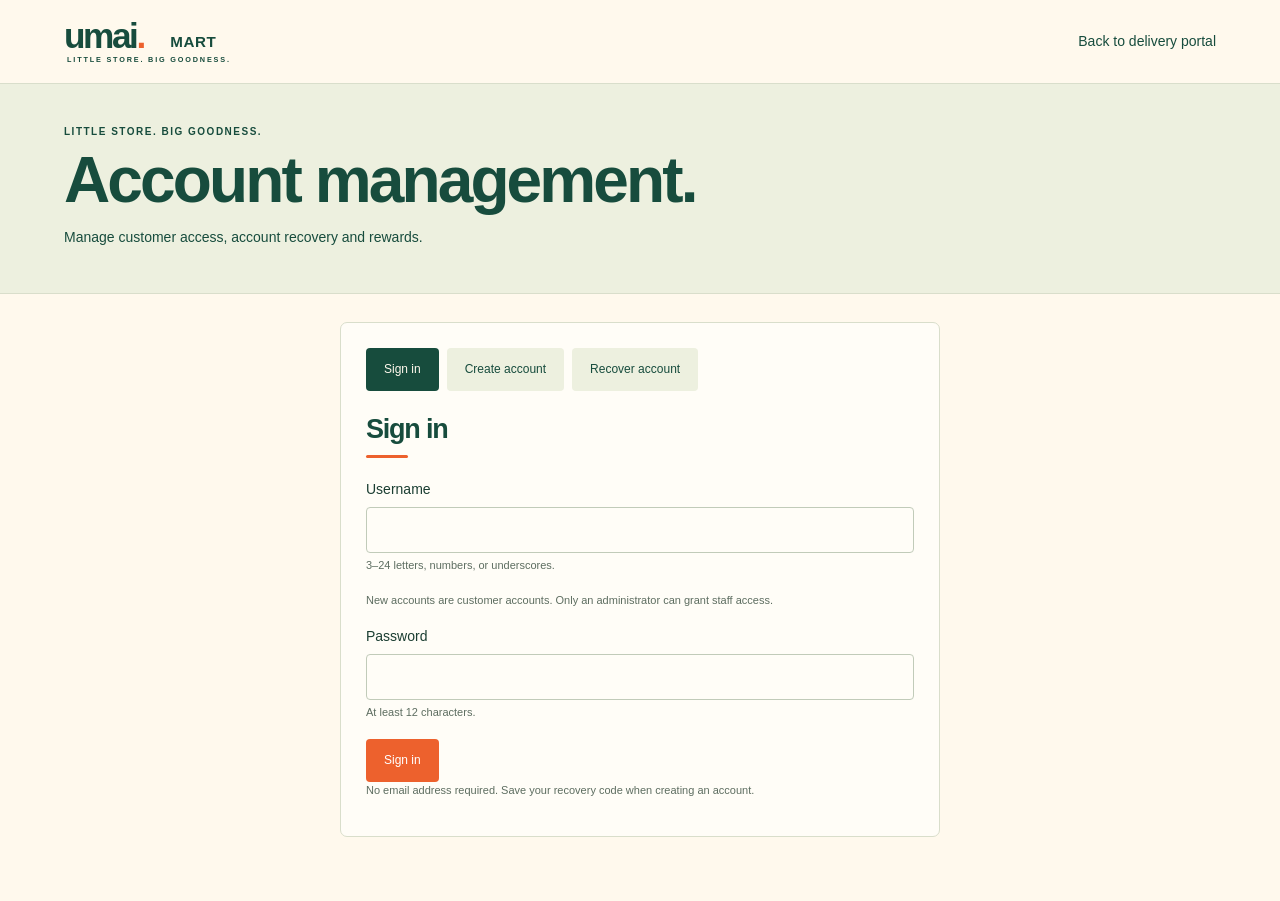
==== account-management.html @ 81b28279 "Add files via upload" ====
<!DOCTYPE html>
<html lang="en"><head>
  <meta charset="utf-8">
  <meta name="viewport" content="width=device-width, initial-scale=1">

  <title>Account management | Umai Mart</title>

  <link rel="icon" href="assets/images/app-icon.svg">

  
  
  

  <link rel="stylesheet" href="assets/css/portal.css?v=pink-accents-1">
  <link rel="manifest" href="portal.webmanifest?v=app-logo-1">
  <meta name="theme-color" content="#174c3d">
  <meta name="apple-mobile-web-app-capable" content="yes">
  <link rel="apple-touch-icon" href="assets/images/apple-touch-icon.png">
<link rel="stylesheet" href="assets/css/store.css?v=pink-accents-1"><link rel="stylesheet" href="assets/css/umai-portal.css?v=pink-accents-1">  <link rel="stylesheet" href="assets/css/delivery-map.css?v=pink-accents-1">
  <link rel="stylesheet" href="assets/css/rewards.css?v=pink-accents-1">
  <link rel="stylesheet" href="assets/css/tuck-truck.css?v=pink-accents-1">
<link rel="stylesheet" href="assets/css/management-layout.css?v=pink-accents-1">
  <link rel="stylesheet" href="assets/css/pink-accents.css?v=1">
</head>

<body data-portal-page="management" class="umai-portal" data-management-view="accounts">
  <!-- Header -->
  <header>
    <a href="account-management.html" id="logo-refresh" aria-label="Refresh current page" title="Refresh current page">
      <img src="assets/images/umai-logo.svg?v=pink-accents-1" alt="Umai Mart">
    </a>

    <div class="portal-header-actions">
      <a href="portal.html">Back to delivery portal</a>
      <button id="notifications-button" class="portal-notification-bell" type="button" hidden="" aria-label="Notifications: 0 unread notifications" aria-expanded="false" aria-controls="notification-panel">
        <svg xmlns="http://www.w3.org/2000/svg" class="portal-bell-icon" aria-hidden="true" focusable="false" viewBox="0 0 512 512"><path d="M427.68 351.43C402 320 383.87 304 383.87 217.35 383.87 138 343.35 109.73 310 96c-4.43-1.82-8.6-6-9.95-10.55C294.2 65.54 277.8 48 256 48s-38.21 17.55-44 37.47c-1.35 4.6-5.52 8.71-9.95 10.53-33.39 13.75-73.87 41.92-73.87 121.35C128.13 304 110 320 84.32 351.43 73.68 364.45 83 384 101.61 384h308.88c18.51 0 27.77-19.61 17.19-32.57zM320 384v16a64 64 0 01-128 0v-16" fill="none" stroke="currentColor" stroke-linecap="round" stroke-linejoin="round" stroke-width="32"></path></svg>
        <span id="notification-count" class="portal-notification-badge" aria-hidden="true" hidden="">0</span>
      </button>
      <button id="portal-menu-button" class="portal-menu-toggle" type="button" hidden="" aria-label="Open portal menu" aria-expanded="false" aria-controls="portal-menu">
        <span aria-hidden="true">☰</span>
      </button>
    </div>
      <nav class="portal-navigation portal-menu" id="portal-menu" hidden="" aria-label="Portal pages">
        <a class="button-link" href="portal.html">
          Delivery portal
        </a>

        <a class="button-link" href="account-settings.html">
          Account settings
        </a>

        <a class="button-link" id="management-link" href="store-management.html" hidden="">Store management</a><a class="button-link" id="account-management-link" href="account-management.html" hidden="" aria-current="page">Account management</a>

        <a class="button-link" id="staff-chat-link" href="staff-chat.html" hidden="">Staff chat</a>



        <button id="logout">Sign out</button>
      </nav>
    <section class="card" id="notification-panel" hidden="" aria-labelledby="notification-title">
        <div class="notification-panel-heading"><h2 id="notification-title">Notifications</h2><button id="close-notifications" type="button" aria-label="Close notifications"><span aria-hidden="true">×</span></button></div>
        <p id="notification-state" class="note" role="status" aria-live="polite"></p>
        <div id="notification-list" class="notification-list"></div>
        <p class="note">Opening a conversation marks the messages you view as read for your account. Use “Mark as read” to dismiss an announcement.</p>
      </section>
  </header>

  <!-- Hero -->
  <section class="portal-hero">
    <div class="hero-inner">
      <p class="eyebrow">LITTLE STORE. BIG GOODNESS.</p>
      <h1>Account management.</h1>
      <p>Manage customer access, account recovery and rewards.</p>
    </div>
  </section>

  <main>
    <p id="status" role="status" aria-live="polite"></p>

    <!-- Sign in, registration, and recovery -->
    <section class="card" id="account">
      <div class="tabs" role="group" aria-label="Account options">
        <button data-mode="login">Sign in</button>
        <button data-mode="register">Create account</button>
        <button data-mode="recover">Recover account</button>
      </div>

      <h2 id="auth-title">Sign in</h2>

      <form id="auth-form">
        <label>
          Username
          <input id="username" autocomplete="username" minlength="3" maxlength="24" pattern="[A-Za-z0-9_]{3,24}" required="">
          <span class="note">
            3–24 letters, numbers, or underscores.
          </span>
        </label>

        <p class="note">New accounts are customer accounts. Only an administrator can grant staff access.</p>

        <label id="display-label" hidden="">
          <span id="registration-name-label">Full name / account name</span>
          <input id="display-name" maxlength="80">
        </label>

        <label>
          Password
          <input id="password" type="password" autocomplete="current-password" minlength="12" maxlength="128" required="">
          <span class="note">At least 12 characters.</span>
        </label>

        <label id="recovery-label" hidden="">
          Recovery code
          <input id="recovery-input" autocomplete="off" maxlength="80">
        </label>

        <button id="auth-submit" type="submit">Sign in</button>
      </form>

      <p class="note">
        No email address required. Save your recovery code when creating
        an account.
      </p>
    </section>

    <!-- Recovery code -->
    <section class="card" id="recovery-result" hidden="">
      <h2>Save your recovery code</h2>

      <p>
        This code can reset your password. Store it privately in a safe place. A successful reset replaces it with a new code.
      </p>

      <label>
        Recovery code
        <input id="recovery-output" readonly="">
      </label>

      <button id="copy-registration-recovery" type="button">Copy recovery code</button>

      <button id="recovery-saved">
        I have saved it — continue
      </button>
    </section>

    <!-- Required password change -->
    <section class="card" id="password-change" hidden="">
      <h2>Choose your own password</h2>

      <p>
        Your account was recovered by staff. Change the temporary password
        to reopen your portal.
      </p>

      <form id="temporary-form">
        <label>
          Temporary password
          <input id="current-temporary" type="password" autocomplete="current-password" required="">
        </label>

        <label>
          New password
          <input id="permanent-password" type="password" minlength="12" maxlength="128" autocomplete="new-password" required="">
        </label>

        <button>Save new password</button>
      </form>

      <button id="temporary-logout">Sign out</button>
    </section>

    <!-- Restricted access -->
    <section id="restricted" class="card" hidden="">
      <h2>Staff access required</h2>
      <p>This page is available to Umai Mart staff.</p>

      <a class="button-link" href="portal.html">
        Back to delivery portal
      </a>

      <button id="restricted-logout">Sign out</button>
    </section>

    <!-- Store management dashboard -->
    <section id="dashboard" hidden=""><div class="actions">
        <div>
          <p class="eyebrow" id="role-label">CUSTOMER ACCOUNT</p>
          <h2 id="account-name"></h2>
        </div>
      </div><div class="management-account-picker"><label id="client-label" hidden="">
        Account to manage
        <select id="client-select"></select>
      </label><p id="management-note" class="note"></p></div><div class="management-grid"><section class="card" id="owner-downgrade-panel" hidden="">
        <h2>Downgrade customer account owner to employee</h2>
        <p id="owner-downgrade-target"></p>
        <p>Their login and memberships in other businesses stay with this account. Their former business package, documents, discussions, members and staff assignments are retained but unavailable while this account is an employee. Upgrading it again restores that business access.</p>
        <p>The account will be signed out and must sign in again as an employee. Their private administrator chat remains available.</p>
        <form id="owner-downgrade-form">
          <label>Full name<input id="employee-character-name" maxlength="80" required=""></label>
          <label>Type the selected account's exact username<input id="owner-downgrade-username" autocomplete="off" required=""></label>
          <label style="display: flex; align-items: center; gap: 12px;">
            <input id="owner-downgrade-confirmed" type="checkbox" required="" style="width: auto; margin: 0; flex-shrink: 0;">
            <span>
              I intend to downgrade the selected customer account owner to an employee.
            </span>
          </label>
          <button type="submit">Downgrade to employee</button>
        </form>
      </section><section class="card" id="staff-promotion-panel" hidden="">
        <h2>Upgrade customer to staff</h2>
        <p id="staff-promotion-target"></p>
        <p>Staff can use team chat and manage only assigned customers, orders and parcels. This does not grant administrator access. Customer records are retained, but the account will use the staff portal. The person must sign in again.</p>
        <form id="staff-promotion-form">
          <label><input id="staff-promotion-confirmed" type="checkbox" required=""> I intend to grant staff access to this account.</label>
          <button type="submit">Upgrade to staff</button>
        </form>
      </section><section class="card" id="owner-upgrade-panel" hidden="">
        <h2>Upgrade employee to customer account owner</h2>
        <p id="owner-upgrade-target"></p>
        <p>This adds their own business portal. Their login, existing memberships and administrator conversation are preserved.</p>
        <form id="owner-upgrade-form">
          <label>Full name / account name<input id="owner-business-name" maxlength="80" required=""></label>
          <label><input id="owner-upgrade-confirmed" type="checkbox" required=""> I intend to upgrade the selected employee to a customer account owner.</label>
          <button>Upgrade selected employee</button>
        </form>
      </section><section class="card" id="employee-members-panel" hidden="">
        <h2>Business employees and members</h2>
        <p>Add an existing employee login to this business. Access is active immediately; their password and recovery code stay unchanged.</p>
        <form id="employee-add-form">
          <label>Employee<select id="employee-select" required=""></select></label>
          <button>Add employee to selected business</button>
        </form>
        <div id="employee-member-list"></div>
      </section><section class="card" id="staff-assignment-panel" hidden="">
        <h2>Assigned staff</h2>
        <p>Assigned staff can manage this business's package and customer discussion. Administrators retain access to all accounts.</p>
        <form id="staff-assignment-form">
          <label>Staff member<select id="assignment-staff" required=""></select></label>
          <button>Assign to selected business</button>
        </form>
        <div id="staff-assignment-list"></div>
        <p id="assignment-note" class="note"></p>
      </section><section class="card" id="staff-recovery" hidden="">
        <h2>Recover selected account</h2>

        <p>
          Verify the customer's identity before resetting their account.
          Staff accounts require an administrator. You cannot reset your
          own account here.
        </p>

        <form id="staff-reset-form">
          <label>
            Identity verification note
            <textarea id="verification-note" minlength="10" maxlength="500" rows="3" required="" placeholder="Describe how you verified the account owner. Do not include passwords or recovery codes."></textarea>
          </label>

          <label>
            <input id="identity-confirmed" type="checkbox" required="">
            I have verified this person's identity and intend to reset
            the selected account.
          </label>

          <button>Issue temporary password</button>
        </form>

        <div id="staff-reset-result" hidden="">
          <p>
            Share these credentials privately with the verified owner.
            They are shown only for this reset. The previous recovery
            code is invalid.
          </p>

          <label>
            Temporary password
            <input id="issued-password" readonly="">
          </label>

          <label>
            Recovery code
            <input id="issued-code" readonly="">
          </label>

          <p>
            The customer must choose a new password. They will receive
            a replacement recovery code after that change.
          </p>

          <button id="dismiss-credentials">
            Credentials delivered — clear
          </button>
        </div>
      </section><section class="card danger-zone" id="account-deletion" hidden="">
        <h2>Delete selected customer account</h2>

        <p id="delete-target"></p>

        <p>
          This permanently deletes the customer's login, package details,
          messages, and saved ledger entries. It cannot be undone through
          the portal. Linked documents themselves are not deleted. If this account owns a shared business, its membership links are removed too. Members keep their separate logins and their own businesses.
        </p>

        <form id="delete-form">
          <label>
            Type the customer's exact username
            <input id="delete-confirm" autocomplete="off" required="">
          </label>

          <label>
            Your administrator password
            <input id="delete-password" type="password" autocomplete="current-password" required="">
          </label>

          <label>
            <input id="delete-acknowledged" type="checkbox" required="">
            I intend to permanently delete this customer account and
            its portal records.
          </label>

          <button class="danger-button">
            Permanently delete customer
          </button>
        </form>
      </section><section class="card" id="reward-management" hidden=""><p class="eyebrow">ADMINISTRATOR · LOYALTY</p><h2>Rewards management</h2><p id="reward-admin-status" role="status" aria-live="polite"></p>
<details class="reward-admin-part" open=""><summary>Earning rules</summary><form id="reward-rules-form"><label class="check-row"><input type="checkbox" id="reward-enabled">Earn points on new orders</label><label>Spend amount ($)<input type="number" id="reward-spend" min="1" max="1000000" step="0.01" required=""></label><label>Points per spend amount<input type="number" id="reward-earn" min="1" max="1000" step="1" required=""></label><p class="note">Whole spend blocks only. For example, 1 point per $100 gives 2 points for $250 of items. Rules are saved with new orders. Points are awarded after payment is marked paid and the handover PIN completes delivery or collection. Earlier orders are not backfilled.</p><button>Save earning rules</button></form></details>
<details class="reward-admin-part"><summary>Reward catalogue</summary><label>Reward<select id="reward-edit-select"><option value="">New reward</option></select></label><button type="button" id="reward-new">Add new reward</button><form id="reward-edit-form"><label>Reward name<input id="reward-title" maxlength="80" required=""></label><label>What the customer receives<textarea id="reward-description" maxlength="500" rows="3"></textarea></label><label>Points required<input id="reward-cost" type="number" min="1" max="1000000000" step="1" required=""></label><label class="check-row"><input type="checkbox" id="reward-active">Available for redemption</label><p class="note">Rewards are collected from the store; they do not automatically discount a shopping basket. Hiding a reward preserves existing claims and their original terms.</p><button>Save reward</button></form></details>
<details class="reward-admin-part"><summary>Customer balances</summary><label>Account<select id="reward-customer"><option value="">Choose an account</option></select></label><p id="reward-selected-balance" class="note"></p><form id="reward-adjust-form"><label>Point adjustment (use a negative number to deduct)<input id="reward-adjust-amount" type="number" min="-1000000" max="1000000" step="1" required=""></label><label>Reason<textarea id="reward-adjust-note" minlength="5" maxlength="500" rows="3" required=""></textarea></label><button>Apply points adjustment</button></form><div id="reward-selected-history"></div></details>
</section><section class="card" id="reward-team" hidden=""><details><summary>Reward collection queue</summary><p class="note">Match the customer's name and claim reference before handing over a reward. Cancelling a pending claim returns its points once.</p><button type="button" id="reward-queue-refresh">Refresh claims</button><p id="reward-team-status" role="status" aria-live="polite"></p><div id="reward-queue"></div></details></section></div>
      
      





      

      

      

      <!-- Staff-assisted recovery -->
          <!-- Staff package editor -->
          

      

      

      

      

      

      

      <!-- Customer account deletion -->
      
    </section><div hidden="" id="management-compatibility"><section class="card" id="tuck-truck-management" hidden="">
        <h2>Tuck truck banner</h2>
        <p>Show the truck’s current location on the main website and delivery portal. This location is public.</p>
        <form id="tuck-truck-form">
          <label class="tuck-truck-toggle"><input id="tuck-truck-enabled" type="checkbox"> Enable tuck truck banner</label>
          <label>Location<input id="tuck-truck-location" maxlength="160" placeholder="e.g. Legion Square"></label>
          <button type="submit">Save banner</button>
        </form>
        <p id="tuck-truck-status" role="status" aria-live="polite"></p>
      </section><section id="store-manager" class="card" hidden=""><p class="eyebrow">ADMINISTRATOR · SHOP SETTINGS</p><h2>Products &amp; stock</h2><button id="store-menu-refresh" type="button">Reload stock</button><div class="catalogue-actions"><button type="button" id="store-add-product">Add new item +</button><p class="note">Add a product once here. Visible products appear on the storefront automatically.</p></div><label>Product<select id="store-product-select"><option value="">New product</option></select></label><form id="store-product-form"><label>Name<input id="store-product-name" maxlength="100" required=""></label><label>Category<input id="store-product-category" required="" maxlength="60" list="store-category-options" placeholder="Choose a category or type a new one"><datalist id="store-category-options"></datalist></label><label>Description<textarea id="store-product-description" maxlength="300" rows="2"></textarea></label><label>Price ($)<input id="store-product-price" type="number" min="0" max="10000000" step="0.01" required=""></label><label>Available stock<input id="store-product-stock" type="number" min="0" max="100000" required=""></label><div class="catalogue-photo"><label>Product photo<input id="store-product-file" type="file" accept="image/jpeg,image/png,image/webp"><span class="note">JPG, PNG or WebP, up to 5 MB. Product photos are public.</span></label><button type="button" id="store-upload-photo">Upload selected photo</button><label>Photo URL (optional)<input id="store-product-image" type="url" maxlength="2048" placeholder="https://…"><span class="note">Upload a photo above or paste a hosted image URL. Leave blank to use an illustration.</span></label></div><label>Illustration<select id="store-product-art"><option>onigiri</option><option>bento</option><option>ramen</option><option>tea</option><option>soda</option><option>chips</option><option>candy</option><option>pantry</option></select></label><label class="check-row"><input type="checkbox" id="store-product-available" checked="">Show this product on the menu</label><div class="catalogue-preview" aria-label="Product preview"><p class="eyebrow">LIVE PREVIEW</p><img id="store-preview-image" alt="Product preview" width="220" height="180"><strong id="store-preview-name">New item</strong><p id="store-preview-category">Category</p><p id="store-preview-description"></p><span id="store-preview-price">$0.00</span></div><button>Save item</button></form><p id="store-manager-status" role="status" aria-live="polite"></p><details class="store-preferences"><summary>Delivery fees and ordering settings</summary><form id="store-settings-form"><p class="note">Delivery fee: 10% of the items subtotal, rounded to the nearest cent. Collection has no delivery fee.</p><input type="hidden" id="store-delivery-fee"><label>Parcel holding fee ($)<input type="number" id="store-parcel-fee" min="0" max="10000000" step="0.01" required=""></label><label class="check-row"><input type="checkbox" id="store-enabled">Accept new orders and parcel bookings</label><label class="check-row"><input type="checkbox" id="store-sample">Show sample menu / price notice</label><button>Save store settings</button></form></details></section><section class="card" id="announcement-composer" hidden="">
        <p class="eyebrow">ADMINISTRATOR · ALL ACCOUNTS</p>
        <h2>Send an announcement</h2>
        <p>Post a notice to every existing account’s notification bell. Accounts with push enabled also receive a generic  reminder on their subscribed devices.</p>
        <form id="announcement-form">
          <label>Title
            <input id="announcement-title" maxlength="100" required="">
          </label>
          <label>Announcement
            <textarea id="announcement-body" rows="5" maxlength="2000" required=""></textarea>
          </label>
          <div class="announcement-preview" aria-label="Announcement preview">
            <p class="eyebrow">PREVIEW</p>
            <strong id="announcement-preview-title">Announcement title</strong>
            <p id="announcement-preview-body">Your announcement will appear here.</p>
          </div>
          <label class="announcement-confirmation">
            <input id="announcement-confirmed" type="checkbox" required="">
            <span>I intend to send this announcement to every portal account.</span>
          </label>
          <button type="submit">Send to all accounts</button>
        </form>
        <p id="announcement-send-status" role="status" aria-live="polite"></p>
      </section></div>

    <!-- Toast notifications -->
    <div id="copy-toast" class="toast" role="status" aria-live="polite" aria-atomic="true"></div>

    <noscript>This portal needs JavaScript enabled.</noscript>
  <div hidden="" id="legacy-finance-markup"><section class="card" id="service-editor" hidden="">
            <h2>Manage client package</h2>

            <form id="service-form">
              <label>
                Package name
                <input id="package-input" maxlength="100" placeholder="e.g. Ledger Management">
              </label>

              <label>
                Monthly cost
                <input id="cost-input" type="number" min="0" max="9999999999" step="0.01" required="">
              </label>

              <label>
                Contract link
                <input id="contract-input" type="url" maxlength="2048" placeholder="https://…">
              </label>

              <label>
                Documentation link
                <input id="documentation-input" type="url" maxlength="2048" placeholder="https://…">
              </label>

              <button>Save package details</button>
            </form>

            <p class="note">
              Leave a link blank if it is not available yet.
            </p>
          </section></div></main>

  <!-- Scripts -->
  <script src="assets/js/portal-compat.js?v=catalogue-1"></script>
  <script src="assets/js/vendor/supabase-2.57.4-compat.js?v=phone-1"></script>
  <script src="assets/js/portal-config.js"></script>
  <script src="assets/js/store-config.js?v=catalogue-1"></script><script src="assets/js/product-images.js?v=catalogue-1"></script><script src="assets/js/delivery-map.js?v=gestures-1"></script><script src="assets/js/delivery.js?v=management-split-1"></script><script src="assets/js/rewards.js?v=management-split-1"></script><script src="assets/js/portal-demo.js?v=rewards-1"></script><script src="assets/js/tuck-truck.js?v=management-split-1"></script><script src="assets/js/portal.js?v=management-split-1"></script>


</body></html>
---- assets/css/portal.css ----
:root{--blue:hsl(236,57%,28%);--navy:hsl(231,68%,21%);--purple:hsl(275,54%,33%);--yellow:hsl(39,100%,52%);--pink:hsl(335,87%,51%);--peach:hsl(29,99%,67%);--gradient:linear-gradient(90deg,var(--navy),var(--purple) 51%,var(--navy));--accent:linear-gradient(90deg,var(--pink),var(--peach))}*{box-sizing:border-box}body{margin:0;background:#fff;color:hsl(236,26%,43%);font:15px/1.7 'Poppins',sans-serif}header{background:var(--gradient);display:flex;align-items:center;justify-content:space-between;padding:22px max(5vw,20px);gap:20px}header img{display:block;width:170px;max-width:100%}header a{color:white;text-decoration:none;font-weight:500}header a:hover{text-decoration:underline}.portal-hero{background-image:var(--gradient);background-repeat:no-repeat;background-position:left bottom,center,center;background-size:auto,cover,auto;color:white;padding:42px 24px 74px;text-align:center}.hero-inner{max-width:900px;margin:auto}.portal-hero h1{color:white;font-size:clamp(32px,5vw,48px);margin:12px 0}.portal-hero .eyebrow{color:var(--yellow);font-size:18px;letter-spacing:0}.portal-hero p{margin:12px 0}main{max-width:1200px;margin:28px auto 64px;padding:0 24px}h1,h2,h3{font-family:'Source Sans Pro',sans-serif;line-height:1.25;color:var(--blue)}h2{font-size:28px;margin:0 0 24px}h3{font-size:22px}.eyebrow{font-size:12px;letter-spacing:1.5px;font-weight:600;color:var(--purple)}.card{background:white;border:1px solid #eae7ef;border-radius:12px;padding:28px;margin:20px 0;box-shadow:0 5px 20px 1px hsla(220,63%,33%,.1)}.card>h2:after{content:'';display:block;width:75px;height:4px;background:var(--accent);border-radius:10px;margin-top:12px}#account,#recovery-result,#password-change{max-width:600px;margin:28px auto}.tabs{display:flex;gap:8px;flex-wrap:wrap;margin-bottom:24px}.tabs button{background:#f1edf5;color:var(--blue);border-radius:6px;padding:10px 14px}.tabs button[aria-pressed=true]{background:var(--gradient);color:white}label{display:block;font-size:14px;font-weight:500;margin:16px 0}input,select,textarea{display:block;width:100%;padding:12px;border:1px solid #c4bed0;border-radius:6px;font:inherit;color:var(--blue);margin-top:6px;background:white}textarea{resize:vertical}input:focus,select:focus,textarea:focus{outline:2px solid var(--purple);outline-offset:2px}button{background-image:var(--accent);background-size:200%;color:#23103b;border:0;border-radius:0 25px;padding:12px 26px;font:500 14px/1.5 'Poppins',sans-serif;cursor:pointer;transition:background-position .3s}button:hover{background-position:right}button:disabled{opacity:.45;cursor:default}button:focus-visible,a:focus-visible{outline:3px solid var(--yellow);outline-offset:3px}.actions{display:flex;align-items:center;gap:12px;flex-wrap:wrap}.actions>div{margin-right:auto}.actions h2{margin:4px 0 12px}.columns{display:grid;grid-template-columns:1.15fr 1fr;gap:26px;align-items:start}.package-card>.eyebrow{margin-top:0}.package-card #package-name{font-size:34px;margin:14px 0}.package-price{display:flex;align-items:baseline;gap:12px;flex-wrap:wrap;padding-bottom:24px;border-bottom:1px solid #e9e5ef}.package-price strong{font-family:'Source Sans Pro',sans-serif;font-size:42px;color:var(--blue);overflow-wrap:anywhere;max-width:100%}.package-price span{font-size:13px}.document-links>div{padding:14px 0 22px;border-bottom:1px solid #e9e5ef}.document-links h3{margin:12px 0 8px}.document-links p{font-size:14px;margin:0 0 16px}.note{font-size:12px;color:#67617c;font-weight:400}.messages{max-height:420px;overflow:auto}.message{padding:16px;background:#f6f3fa;border-radius:8px;margin:12px 0;white-space:pre-wrap;overflow-wrap:anywhere}.message small{display:block;color:#625779;font-size:11px}.message p{margin:8px 0}.message.staff{border-left:3px solid var(--pink)}#status:not(:empty){background:#fff3de;border:1px solid #e4c588;padding:14px;border-radius:8px}#status{white-space:pre-wrap;color:#593268}#identity-confirmed{display:inline-block;width:auto;margin-right:8px}#recovery-output,#issued-password,#issued-code{font-family:monospace;font-size:14px}[hidden]{display:none!important}@media(max-width:800px){.columns{grid-template-columns:1fr;gap:0}.card{padding:22px}.portal-hero{padding:30px 20px 60px}main{padding:0 16px}header img{width:125px}header{padding:18px 20px;font-size:12px}.package-price strong{font-size:34px}.tabs button{padding:10px;font-size:12px}}

/* Hero height and copy feedback */
.portal-hero{min-height:420px;padding-bottom:180px}
.toast{position:fixed;left:50%;bottom:max(24px,env(safe-area-inset-bottom));transform:translate(-50%,16px);z-index:1000;max-width:min(440px,calc(100vw - 32px));width:max-content;padding:14px 22px;border-radius:12px;background:var(--navy);color:white;border-left:4px solid var(--peach);box-shadow:0 8px 30px #111b5a40;font-weight:500;text-align:center;opacity:0;visibility:hidden;pointer-events:none;transition:opacity .2s,transform .2s,visibility .2s}
.toast.visible{opacity:1;visibility:visible;transform:translate(-50%,0)}
.toast.info{border-left-color:var(--yellow)}
@media(max-width:800px){.portal-hero{min-height:380px;padding-bottom:140px}}
@media(prefers-reduced-motion:reduce){.toast{transition:none}}

.account-settings summary{cursor:pointer;font-family:'Source Sans Pro',sans-serif;font-size:23px;font-weight:700;color:var(--blue)}.account-settings form{max-width:600px}.danger-zone{border-color:#cf8493}.danger-zone h2{color:#922543}.danger-button{background:#922543;color:white;border-radius:6px}#delete-acknowledged{display:inline-block;width:auto;margin-right:8px}

.portal-navigation{display:flex;gap:12px;flex-wrap:wrap;margin:12px 0 24px}.button-link{display:inline-block;padding:12px 22px;border-radius:0 25px;background-image:var(--accent);background-size:200%;color:#23103b;text-decoration:none;font-weight:500;font-size:14px;transition:background-position .3s}.button-link:hover{background-position:right}.button-link[aria-current=page]{background:var(--gradient);color:white}body[data-portal-page=settings] .account-settings{max-width:700px;margin:24px auto}body[data-portal-page=management] #staff-recovery,body[data-portal-page=management] #account-deletion{max-width:800px}body[data-portal-page=management] #client-label{max-width:800px}

.portal-navigation{align-items:center}.portal-navigation .button-link{line-height:1.5}#logo-refresh{display:inline-block;cursor:pointer}

/* Private messages and staff notification inbox */
.message-actions{display:flex;align-items:center;gap:10px;flex-wrap:wrap;white-space:normal;margin-top:10px}.message-actions button{padding:7px 14px;font-size:12px}.message-delete{background:#922543;color:white;border-radius:6px}.notification-count{display:inline-block;min-width:24px;padding:1px 6px;border-radius:20px;background:var(--navy);color:white;margin-left:6px;text-align:center}.notification-list{max-height:420px;overflow:auto}.notification-item{padding:18px 0;border-bottom:1px solid #e9e5ef;overflow-wrap:anywhere}.notification-item strong,.notification-item small{display:block}.notification-item small{font-size:12px;color:#67617c}.notification-item p{white-space:pre-wrap;margin:10px 0}.notification-item .button-link{padding:9px 18px;font-size:13px}

body[data-portal-page=management] #service-editor{max-width:800px}#administrator-home-note{margin:24px 0}

.membership-row{display:flex;align-items:center;gap:12px;flex-wrap:wrap;padding:12px 0;border-bottom:1px solid rgba(255,255,255,.12)}.membership-row>span:first-child{flex:1;min-width:150px}


/* Header bell: the main site's Ionicons outline and pink unread badge. */
header{position:relative}
.portal-header-actions{display:flex;align-items:center;gap:16px;margin-left:auto;min-width:0}
.portal-header-actions>a{min-width:0}
header .portal-notification-bell{display:flex;align-items:center;justify-content:center;position:relative;flex-shrink:0;min-width:44px;min-height:44px;padding:4px;margin:0;background:none;color:white;border:0;border-radius:0}
.portal-bell-icon{display:block;width:28px;height:28px}
.portal-notification-badge{position:absolute;top:0;right:0;display:flex;align-items:center;justify-content:center;min-width:16px;height:16px;padding:0 4px;background:hsl(335,87%,53%);color:white;font-size:10px;font-weight:700;line-height:1;border-radius:20px}
header #notification-panel{position:absolute;top:calc(100% - 8px);right:max(5vw,20px);width:420px;max-width:calc(100vw - 32px);margin:0;padding:22px;z-index:500;color:hsl(236,26%,43%);font-size:15px;font-weight:400;line-height:1.7}
.notification-panel-heading{display:flex;align-items:flex-start;justify-content:space-between;gap:12px}
.notification-panel-heading h2{margin:0;font-size:26px}
header #close-notifications{flex-shrink:0;background:none;color:var(--blue);padding:4px;min-width:44px;min-height:44px;border-radius:0;font-size:26px;line-height:1}
header .notification-list{max-height:min(420px,55vh)}
header .notification-item .button-link{color:#23103b}
@media(max-width:400px){.portal-header-actions{gap:10px}header{gap:12px}.notification-panel-heading h2{font-size:23px}}

#employee-admin-chat{max-width:900px;margin:24px auto}

#owner-upgrade-panel{max-width:800px}#owner-upgrade-confirmed{display:inline-block;width:auto;margin-right:8px}

body[data-portal-page="management"] #dashboard > .card {
  width: 100%;
  max-width: 800px;
  margin-left: auto;
  margin-right: auto;
}

body[data-portal-page="management"] #client-label {
  width: 100%;
  max-width: 800px;
  margin-left: auto;
  margin-right: auto;
}

.portal-hero {
  padding: 24px 24px 36px;
}

.portal-hero h1 {
  margin: 8px 0;
}

.portal-hero p {
  margin: 6px 0;
}

@media (max-width: 800px) {
  .portal-hero {
    padding: 20px 16px 28px;
  }
}

body[data-portal-page] > header {
  position: sticky;
  top: 0;
  z-index: 1000;
}

/* Portal menu shares the sticky header with the notification bell. */
header .portal-menu-toggle{display:flex;align-items:center;justify-content:center;min-width:44px;min-height:44px;padding:4px;background:none;border:0;border-radius:0;color:white;font-size:28px;line-height:1;flex-shrink:0}
header .portal-menu{position:absolute;top:100%;right:max(5vw,20px);display:flex;flex-direction:column;align-items:stretch;gap:8px;width:280px;max-width:calc(100vw - 32px);margin:0;padding:18px;background:white;border:1px solid #eae7ef;border-radius:0 0 12px 12px;box-shadow:0 8px 24px #111b5a30;z-index:600;max-height:calc(100vh - 110px);overflow-y:auto}
header .portal-menu a,header .portal-menu button{margin:0;text-align:left;white-space:normal}
header .portal-menu .button-link{color:#23103b}
header .portal-menu .button-link[aria-current=page]{color:white}
.payment-summary{margin:20px 0}
.payment-summary>div{display:flex;justify-content:space-between;gap:16px;padding:8px 0;border-bottom:1px solid #eae7ef}
.payment-summary dt{font-weight:500}.payment-summary dd{margin:0;text-align:right;overflow-wrap:anywhere}
#payment-status[data-state=paid]{color:#24633c}#payment-status[data-state=overdue]{color:#a02b39}
@media(max-width:400px){header .portal-menu{right:16px}.portal-header-actions{gap:8px}}

/* Push settings and installation guide */
.push-privacy-notice { margin: 20px 0; padding: 16px 18px; border-left: 3px solid #ffbc91; border-radius: 8px; background: rgba(255, 188, 145, .08); }
.push-privacy-notice p { margin-bottom: 0; }
.push-install-guide { margin-top: 24px; border-top: 1px solid #eae7ef; padding-top: 18px; }
.push-install-guide summary { cursor: pointer; font-weight: 600; }
.push-install-guide h3 { margin: 22px 0 8px; }
.push-install-guide ol { padding-left: 24px; }
.push-install-guide li { margin: 8px 0; }
.push-install-guide a { color: var(--purple); text-decoration: underline; }

/* Administrator announcement composer */
.announcement-preview{margin:20px 0;padding:18px;background:#f6f3fa;border-radius:8px;overflow-wrap:anywhere}
.announcement-preview>.eyebrow{margin-top:0}
.announcement-preview>p:last-child{white-space:pre-wrap;margin-bottom:0}
.announcement-confirmation{display:flex;align-items:flex-start;gap:12px}
.announcement-confirmation input{width:auto;margin:6px 0 0;flex-shrink:0}
.portal-announcement button{padding:8px 16px;font-size:12px}
---- assets/css/store.css ----
:root{--green:#174c3d;--green-dark:#103b30;--orange:#ed612d;--cream:#fff9ed;--ink:#1b3e32;--muted:#5d6d60;--line:#d9decb;--soft:#edf0df;--white:#fffdf7}*{box-sizing:border-box}html{scroll-behavior:smooth;scroll-padding-top:110px}body{margin:0;background:var(--cream);color:var(--ink);font:16px/1.6 Arial,Helvetica,sans-serif}body.overlay-open{overflow:hidden}button,input,a{-webkit-tap-highlight-color:transparent}button{font:inherit;cursor:pointer}a{color:inherit;text-decoration:none}button:disabled{cursor:default;opacity:.6}button:focus-visible,a:focus-visible,[tabindex]:focus-visible{outline:3px solid var(--orange);outline-offset:5px}img{display:block;max-width:100%;height:auto}[hidden]{display:none!important}h1,h2,h3,p{margin-top:0}h1,h2,h3{line-height:1.05}h1,h2{font-weight:900;letter-spacing:-.055em}h1{font-size:clamp(58px,6.7vw,101px);margin-bottom:27px}h2{font-size:clamp(36px,4.3vw,61px);margin-bottom:24px}h3{font-size:23px;letter-spacing:-.025em}h1 span,.delivery-intro h2 span{color:var(--orange)}.top-strip{background:var(--green);color:var(--cream);display:flex;justify-content:space-between;padding:10px max(5.8vw,24px);font-size:10px;letter-spacing:1.7px;font-weight:700}.site-header{display:flex;align-items:center;gap:35px;padding:17px max(5.8vw,24px);background:var(--cream);border-bottom:1px solid var(--line);position:sticky;top:0;z-index:20}.brand{flex-shrink:0}.brand img{width:180px}.site-header nav{display:flex;justify-content:center;gap:30px;margin:auto;font-size:13px;font-weight:700}.site-header nav a{padding:9px 0}.site-header nav a:hover{color:var(--orange)}.header-actions{display:flex;gap:14px;align-items:center}.basket-button{border:1px solid var(--green);background:none;border-radius:4px;padding:11px 14px;font-size:13px;font-weight:700;color:var(--green);white-space:nowrap}.basket-button span{display:inline-flex;align-items:center;justify-content:center;min-width:24px;height:24px;border-radius:50%;margin-left:9px;background:var(--green);color:var(--cream);font-size:11px}.menu-button{display:none;border:0;background:none;color:var(--green);font-size:25px}.hero{max-width:1440px;min-height:680px;display:grid;grid-template-columns:1.04fr 1fr;align-items:center;margin:auto;padding:60px max(5.8vw,24px) 65px;gap:0}.eyebrow{font-size:10px;font-weight:800;letter-spacing:1.8px;line-height:1.5;margin-bottom:22px}.hero .eyebrow{display:flex;align-items:center;gap:10px}.small-spark{font-size:25px;color:var(--orange)}.hero-description{font-size:16px;line-height:1.8;max-width:415px;color:var(--muted)}.hero-actions{display:flex;align-items:center;flex-wrap:wrap;gap:25px;margin:30px 0}.button{display:inline-flex;justify-content:center;align-items:center;gap:35px;padding:16px 22px;border:1px solid transparent;border-radius:4px;font-size:13px;font-weight:700;line-height:1.5;transition:transform .15s,background .15s}.button:hover{transform:translateY(-2px)}.primary{background:var(--orange);color:#fff}.primary:hover{background:#d95322}.secondary{background:transparent;border-color:var(--line);color:var(--green)}.text-link{padding:0 0 4px;background:none;border:0;border-bottom:1px solid currentColor;color:var(--green);font-size:12px;font-weight:700}.text-link span{margin-left:12px}.hero-footnote{font-size:11px;color:var(--muted);margin-top:38px;margin-bottom:0}.hero-footnote span{margin:0 13px;color:var(--orange)}.hero-art{margin:-20px -30px -10px 0}.hero-art img{width:100%}.ticker{display:flex;justify-content:space-evenly;align-items:center;gap:20px;background:var(--orange);color:#fff;padding:20px 25px;font-size:11px;letter-spacing:1.9px;font-weight:800;overflow:hidden}.ticker span{white-space:nowrap}.ticker span[aria-hidden]{font-size:21px;font-weight:400}.section-wrap{max-width:1440px;margin:auto;padding:90px max(5.8vw,24px)}.section-heading{display:flex;justify-content:space-between;align-items:flex-end;gap:30px;margin-bottom:34px}.section-heading h2{margin-bottom:0}.section-description{font-size:13px;color:var(--muted);margin-bottom:0;line-height:1.9}.shop-toolbar{display:flex;justify-content:space-between;gap:18px;align-items:center;margin-top:40px;border-top:1px solid var(--line);padding-top:26px}.filters{display:flex;gap:8px;flex-wrap:wrap}.filters button{background:none;color:var(--green);border:1px solid var(--line);border-radius:100px;padding:9px 15px;font-size:11px;font-weight:700}.filters button[aria-pressed=true]{background:var(--green);color:var(--cream);border-color:var(--green)}.sample-label{font-size:9px;letter-spacing:1px;white-space:nowrap;font-weight:700}.menu-notice{font-size:11px;color:var(--muted);margin:15px 0 26px}.product-grid{display:grid;grid-template-columns:repeat(4,minmax(0,1fr));gap:34px 22px}.product{min-width:0;display:flex;flex-direction:column}.product-art{background:#f0eddc;position:relative;border-radius:5px;overflow:hidden;margin-bottom:17px}.product:nth-child(4n+2) .product-art{background:#e8eddf}.product:nth-child(4n+3) .product-art{background:#f5e9da}.product:nth-child(4n+4) .product-art{background:#eae8d9}.product-art img{width:100%;transition:transform .25s}.product:hover .product-art img{transform:translateY(-4px) rotate(-2deg)}.product-tag{position:absolute;top:14px;left:14px;font-size:8px;letter-spacing:.5px;font-weight:700;background:var(--cream);padding:5px 8px;border-radius:3px}.product-category{font-size:9px;color:var(--muted);letter-spacing:1.2px;text-transform:uppercase;margin:0 0 8px}.product h3{font-size:19px;margin:0 0 10px;letter-spacing:-.04em}.product-description{font-size:11px;color:var(--muted);line-height:1.7;margin-bottom:18px}.product-bottom{display:flex;align-items:center;justify-content:space-between;gap:8px;margin-top:auto}.product-price{font-size:14px;font-weight:800}.product-add{font-weight:700;font-size:11px;padding:8px 14px;border:1px solid var(--green);border-radius:3px;color:var(--green);background:none}.product-add:hover{background:var(--green);color:var(--cream)}.about-section{display:grid;grid-template-columns:.8fr 1fr;gap:100px;align-items:center;padding:75px max(9vw,24px);background:var(--green);color:var(--cream)}.about-label{text-align:center}.about-symbol{font-size:190px;font-weight:900;line-height:1;color:#e8b35f}.about-label p{font-size:11px;font-weight:700;letter-spacing:2.3px;margin:15px 0 0}.about-copy{max-width:500px}.about-copy .eyebrow{color:#e8b35f}.about-copy p:not(.eyebrow){font-size:14px;line-height:1.9;color:#e0e7d7}.about-copy .text-link{color:var(--cream);margin-top:15px;display:inline-block}.delivery-section{display:grid;grid-template-columns:1fr .8fr;gap:110px;align-items:center}.delivery-intro>p:not(.eyebrow){max-width:430px;font-size:14px;color:var(--muted);line-height:1.9}.delivery-intro .button{margin-top:15px}.quiet-note{font-size:11px!important;line-height:1.8!important;color:var(--muted)}.delivery-intro .quiet-note{margin:20px 0 0}.delivery-steps{padding:0;margin:0;list-style:none}.delivery-steps li{display:flex;gap:22px;padding:26px 0;border-bottom:1px solid var(--line)}.delivery-steps li:first-child{border-top:1px solid var(--line)}.step-number{color:var(--orange);font-size:14px;font-weight:800;line-height:1.5}.delivery-steps h3{font-size:20px;margin-bottom:10px}.delivery-steps p{font-size:12px;line-height:1.8;color:var(--muted);margin:0}.visit-section{padding-top:0}.visit-mark{font-size:65px;font-weight:900;letter-spacing:-6px;color:var(--orange);line-height:1}.visit-grid{display:grid;grid-template-columns:1.1fr 1fr 1fr;gap:35px;border-top:1px solid var(--line);padding-top:30px;margin-top:35px}.visit-grid>div+div{border-left:1px solid var(--line);padding-left:35px}.visit-grid .eyebrow{font-size:9px;margin-bottom:17px}.visit-grid h3{font-size:19px}.visit-grid p:not(.eyebrow){font-size:12px;color:var(--muted)}.site-footer{background:var(--green);color:var(--cream);padding:45px max(5.8vw,24px) 20px}.footer-top{display:grid;grid-template-columns:1.1fr 1fr .5fr;align-items:center;gap:30px;padding-bottom:45px}.footer-brand{font-size:85px;letter-spacing:-7px;font-weight:900;line-height:1}.footer-brand span{color:var(--orange)}.footer-brand small{font-size:18px;letter-spacing:1px}.footer-top>p{font-size:25px;line-height:1.25;font-weight:700;letter-spacing:-.8px;margin:0}.footer-top>div{display:flex;flex-direction:column;font-size:12px;gap:9px}.footer-bottom{display:flex;justify-content:space-between;gap:16px;border-top:1px solid #45705f;padding-top:18px;font-size:9px;color:#d5dfcc}.basket-overlay{position:fixed;inset:0;z-index:100;background:#103b3070;display:flex;justify-content:flex-end}.basket-dialog{background:var(--cream);width:470px;max-width:100%;height:100%;display:flex;flex-direction:column;padding:28px;box-shadow:-5px 0 50px #103b3020}.basket-heading{display:flex;align-items:flex-start;justify-content:space-between;gap:15px}.basket-heading .eyebrow{margin-bottom:8px}.basket-heading h2{font-size:43px}.close-button{background:none;border:0;color:var(--green);font-size:32px;padding:0 8px}.basket-items{overflow:auto;flex:1;min-height:0}.basket-row{display:grid;grid-template-columns:75px 1fr;gap:15px;border-bottom:1px solid var(--line);padding:15px 0}.basket-row img{background:var(--soft);border-radius:4px}.basket-row h3{font-size:16px;margin:5px 0}.basket-row p{font-size:12px;margin:0}.basket-row-controls{display:flex;align-items:center;gap:13px;margin-top:10px}.basket-row-controls button{background:none;border:1px solid var(--line);border-radius:3px;min-width:30px;min-height:30px;color:var(--green)}.basket-row-controls .remove-item{border:0;font-size:11px;text-decoration:underline;margin-left:auto}.basket-row-controls span{font-size:12px}.basket-summary{border-top:1px solid var(--green);padding-top:20px;margin-top:15px}.basket-summary>div{display:flex;justify-content:space-between}.basket-summary>p{font-size:11px;color:var(--muted)}.basket-summary .button{display:flex;width:100%;margin-top:10px}.empty-basket{padding:20px 0;font-size:14px;color:var(--muted)}.store-toast{position:fixed;bottom:25px;left:50%;transform:translate(-50%,15px);padding:14px 23px;border-left:4px solid var(--orange);border-radius:5px;background:var(--green);color:var(--cream);box-shadow:0 8px 30px #174c3d25;font-size:12px;z-index:150;max-width:calc(100vw - 32px);text-align:center;opacity:0;visibility:hidden;transition:opacity .2s,transform .2s}.store-toast.visible{opacity:1;visibility:visible;transform:translate(-50%,0)}.skip-link{position:fixed;top:-100px;left:20px;z-index:200;padding:10px 20px;background:var(--green);color:var(--cream)}.skip-link:focus{top:10px}.portal-placeholder{min-height:70vh;max-width:950px}.portal-placeholder h1{font-size:clamp(58px,8vw,100px)}.portal-placeholder>p:not(.eyebrow){max-width:570px;color:var(--muted)}.portal-placeholder .button{margin-top:20px}.simple-footer{text-align:center;padding:25px;font-size:11px;color:var(--muted);border-top:1px solid var(--line)}
@media(min-width:1440px){.about-section{padding-left:calc((100vw - 1180px)/2);padding-right:calc((100vw - 1180px)/2)}}
@media(max-width:1100px){.site-header nav{gap:18px}.site-header{gap:20px}.brand img{width:150px}.hero{min-height:610px}.hero-art{margin-right:-18px}.hero-actions{gap:17px}.delivery-section{gap:50px}.about-section{gap:45px}.product-grid{gap:30px 18px}.footer-brand{font-size:70px}}
@media(max-width:800px){html{scroll-padding-top:95px}.top-strip{font-size:8px;padding:9px 20px;letter-spacing:1px}.site-header{padding:13px 20px}.brand img{width:145px}.header-actions{margin-left:auto}.menu-button{display:block}.site-header nav{display:none;position:absolute;top:100%;left:0;right:0;background:var(--cream);padding:22px;flex-direction:column;border-bottom:1px solid var(--line);gap:10px}.site-header nav.is-open{display:flex}.hero{grid-template-columns:1fr 1fr;padding:50px 24px;min-height:540px}.hero h1{font-size:60px}.hero-description{font-size:13px}.hero .eyebrow{font-size:8px;letter-spacing:1px}.hero-art{margin:0 -20px 0 -20px}.hero-actions{flex-direction:column;align-items:flex-start;gap:18px}.hero-footnote{font-size:9px;margin-top:25px}.ticker{justify-content:flex-start;gap:24px;font-size:9px;padding:14px 22px;flex-wrap:wrap}.ticker span[aria-hidden]{font-size:15px}.section-wrap{padding:65px 24px}.section-heading{gap:20px}.section-description{font-size:11px}.product-grid{grid-template-columns:repeat(2,minmax(0,1fr));gap:30px 20px}.shop-toolbar{align-items:flex-start;flex-direction:column;gap:14px}.about-section{padding:60px 30px;gap:35px;grid-template-columns:.7fr 1fr}.about-symbol{font-size:140px}.about-copy p:not(.eyebrow){font-size:12px}.about-label p{font-size:8px}.delivery-section{grid-template-columns:1fr;gap:30px}.delivery-intro>p:not(.eyebrow){max-width:570px}.visit-section{padding-top:0}.visit-grid{gap:20px}.visit-grid>div+div{padding-left:20px}.visit-grid h3{font-size:16px}.footer-top{grid-template-columns:1fr 1fr}.footer-top>div{grid-column:1/-1;flex-direction:row;gap:25px}.footer-brand{font-size:70px}.footer-top>p{font-size:22px}.site-footer{padding:35px 24px 20px}.footer-bottom{flex-direction:column;gap:7px}}
@media(max-width:540px){.top-strip span:last-child{display:none}.brand img{width:135px}.basket-button{padding:8px 10px;font-size:11px}.basket-button span{margin-left:5px;min-width:21px;height:21px}.site-header{gap:10px}.header-actions{gap:8px}.hero{grid-template-columns:1fr;padding:36px 24px 28px;gap:0}.hero h1{font-size:54px}.hero-description{max-width:340px}.hero .eyebrow{font-size:9px}.hero-actions{flex-direction:row;align-items:center;gap:20px}.hero-actions .button{font-size:11px;padding:14px 18px;gap:20px}.hero-actions .text-link{font-size:10px}.hero-footnote{margin-top:22px}.hero-art{width:100%;max-width:390px;margin:-15px auto -15px}.ticker{gap:12px;font-size:8px;justify-content:center}.ticker span[aria-hidden]{display:none}.section-wrap{padding:50px 20px}.section-heading{display:block}.section-heading h2{font-size:40px}.section-description{margin-top:17px}.shop-toolbar{margin-top:25px;padding-top:20px}.filters{gap:7px}.filters button{padding:8px 12px;font-size:10px}.product-grid{gap:28px 14px}.product h3{font-size:17px}.product-description{font-size:10px}.product-price{font-size:12px}.product-add{padding:7px 10px}.product-tag{font-size:7px;top:9px;left:9px;padding:4px 6px}.product-art{margin-bottom:14px}.about-section{grid-template-columns:1fr;padding:45px 25px;gap:30px}.about-label{display:flex;align-items:center;gap:20px;text-align:left}.about-symbol{font-size:100px}.about-label p{font-size:10px}.about-copy h2{font-size:40px}.about-copy p:not(.eyebrow){font-size:13px}.delivery-section{gap:20px}.delivery-intro h2{font-size:40px}.visit-section{padding-top:0}.visit-mark{display:none}.visit-grid{grid-template-columns:1fr;gap:20px}.visit-grid>div+div{border-left:0;border-top:1px solid var(--line);padding:22px 0 0}.visit-grid h3{font-size:21px;margin-bottom:12px}.visit-grid .eyebrow{margin-bottom:12px}.footer-top{grid-template-columns:1fr}.footer-top>p{font-size:23px}.footer-brand{font-size:80px}.footer-top>div{flex-wrap:wrap;font-size:11px}.basket-dialog{padding:23px 20px}.basket-heading h2{font-size:38px}.portal-placeholder h1{font-size:64px}}
@media(prefers-reduced-motion:reduce){html{scroll-behavior:auto}*,*:before,*:after{transition:none!important;animation:none!important}}
.product-art{aspect-ratio:11/9}.product-art img{height:100%;object-fit:contain}.basket-row img{height:62px;object-fit:contain}

/* Direct portal access beside the basket. */
.header-portal-button{display:inline-flex;align-items:center;justify-content:center;min-height:48px;background:var(--green);color:var(--cream)}
.header-portal-button:hover{background:var(--green-dark)}
@media(max-width:600px){.site-header{flex-wrap:wrap}.header-actions{flex-wrap:wrap;justify-content:flex-end}.header-portal-button{font-size:11px;padding:8px 10px;min-height:39px}}
---- assets/css/umai-portal.css ----
/* Umai Mart portal skin; account behaviour remains in the shared portal code. */
:root{--blue:#174c3d;--navy:#174c3d;--purple:#174c3d;--yellow:#e6b45a;--pink:#ed612d;--peach:#ed612d;--gradient:linear-gradient(#174c3d,#174c3d);--accent:linear-gradient(#ed612d,#ed612d)}
body.umai-portal{background:#fff9ed;color:#1b3e32;font-family:Arial,Helvetica,sans-serif;font-size:14px}body.umai-portal h1,body.umai-portal h2,body.umai-portal h3{font-family:Arial,Helvetica,sans-serif;color:#174c3d;letter-spacing:-.045em}body.umai-portal h1{font-size:clamp(36px,5vw,66px);font-weight:900}body.umai-portal h2{font-size:27px;margin-bottom:20px}body.umai-portal h3{font-size:19px}body.umai-portal .portal-hero{min-height:0;background:#edf0df!important;color:#174c3d;padding:34px 24px 38px;text-align:left;border-bottom:1px solid #d9decb}body.umai-portal .hero-inner{max-width:1152px}body.umai-portal .portal-hero .eyebrow{font-size:10px;letter-spacing:1.5px;color:#174c3d}body.umai-portal .portal-hero h1{color:#174c3d;margin:8px 0 12px}body.umai-portal .portal-hero p{font-size:14px}body.umai-portal header{background:#fff9ed;border-bottom:1px solid #d9decb;padding:16px max(5vw,20px)}body.umai-portal header img{width:170px}body.umai-portal header a,body.umai-portal header .portal-menu-toggle,body.umai-portal header .portal-notification-bell{color:#174c3d}body.umai-portal header .portal-menu{background:#fff9ed}body.umai-portal .card{background:#fffdf7;border:1px solid #d9decb;border-radius:7px;box-shadow:none;padding:25px}body.umai-portal button,body.umai-portal .button-link{border-radius:4px;background:#ed612d;color:white;font-family:Arial,Helvetica,sans-serif;font-size:12px;padding:12px 18px;letter-spacing:0}body.umai-portal button:hover{background:#d95322}body.umai-portal .tabs button{background:#edf0df;color:#174c3d}body.umai-portal .tabs button[aria-pressed=true]{background:#174c3d;color:#fff9ed}body.umai-portal .card>h2:after{width:42px;height:3px;background:#ed612d}body.umai-portal input,body.umai-portal select,body.umai-portal textarea{font-size:13px;background:#fffdf7;color:#174c3d;border-color:#c1cbb9;border-radius:4px}body.umai-portal .eyebrow{font-size:9px;letter-spacing:1.6px}body.umai-portal .note{font-size:11px;color:#5d6d60}body.umai-portal .message{background:#edf0df}body.umai-portal .danger-button,body.umai-portal .message-delete{background:#a7442c}body.umai-portal #legacy-finance-markup{display:none!important}.delivery-desk{margin:26px 0 45px}.desk-topline{display:flex;justify-content:space-between;align-items:center;gap:20px}.desk-topline h2{font-size:32px!important;max-width:600px}.desk-tabs{display:flex;gap:10px;border-bottom:1px solid #d9decb;padding-bottom:17px;margin:25px 0 0}.desk-tabs button{background:transparent!important;border:1px solid #174c3d!important;color:#174c3d!important}.desk-tabs button[aria-pressed=true]{background:#174c3d!important;color:#fff9ed!important}.desk-columns{display:grid;grid-template-columns:1fr 1.1fr;gap:24px;align-items:start}.desk-columns:has(#order-composer[hidden]){grid-template-columns:1fr}.desk-columns:has(#order-composer[hidden]) .order-history{max-width:none}.order-product{display:flex;align-items:center;gap:12px;border-bottom:1px solid #d9decb;padding:10px 0}.order-product img{background:#edf0df;border-radius:4px;flex-shrink:0}.order-product>div{flex:1;min-width:0}.order-product strong,.order-product small{display:block}.order-product strong{font-size:12px}.order-product small{font-size:10px;color:#5d6d60}.order-product input{width:65px!important;flex-shrink:0;padding:8px!important;margin:0!important}.order-total{background:#edf0df;padding:15px;border-radius:4px;font-size:13px;font-weight:700;margin-top:20px}.job-card{border-top:1px solid #d9decb;padding:16px 0}.job-card>summary{display:flex;align-items:center;justify-content:space-between;gap:15px;cursor:pointer;font-weight:700}.job-card summary strong,.job-card summary small{display:block}.job-card summary small{font-size:10px;color:#5d6d60;font-weight:400;margin-top:3px}.state-pill{font-size:9px;font-weight:700;text-transform:uppercase;letter-spacing:.5px;padding:6px 9px;border-radius:3px;background:#edf0df;text-align:center}.state-ready_for_collection,.state-delivered,.state-collected{background:#cfe1bb}.state-cancelled,.state-returned{background:#f3ddcd}.job-body{padding-top:16px}.job-details{font-size:12px;margin:0 0 18px}.job-pair{display:grid;grid-template-columns:115px 1fr;gap:12px;padding:6px 0}.job-pair dt{font-weight:700}.job-pair dd{margin:0;white-space:pre-wrap;overflow-wrap:anywhere}.job-items{padding-left:18px;font-size:12px}.job-controls,.parcel-release,.parcel-reset{border-top:1px solid #d9decb;margin:18px 0;padding-top:12px}.job-timeline{margin-top:18px;font-size:11px}.job-timeline summary{cursor:pointer;font-weight:700}.timeline-entry{padding:8px 0;border-bottom:1px solid #d9decb;margin:0;white-space:pre-wrap}.secret-result{margin-top:24px;padding:18px;background:#edf0df;border-left:3px solid #ed612d;border-radius:4px}.secret-result p{font-size:12px}.secret-result input{font-family:monospace!important}.check-row{display:flex;align-items:flex-start;gap:10px}.check-row input{width:auto!important;margin:4px 0 0!important;flex-shrink:0}.check-row span{font-size:12px}.cancel-confirm{display:flex;gap:8px;flex-wrap:wrap}.demo-banner{padding:13px max(5vw,20px);font-size:11px;background:#f8ddad;border-bottom:1px solid #e0bd83;color:#174c3d}.demo-banner a{display:inline-block;margin-left:12px;text-decoration:underline;font-weight:700}.demo-banner small{display:block;margin-top:5px}.demo-banner strong{display:inline-block;margin-right:15px}#desk-status:not(:empty),#store-manager-status:not(:empty){padding:12px 15px;background:#edf0df;border-radius:4px;font-size:12px;white-space:pre-wrap}#client-content{max-width:900px;margin:0 auto}#administrator-home-note{font-size:12px}#store-manager hr{margin:26px 0;border:0;border-top:1px solid #d9decb}#order-products{max-height:490px;overflow:auto}body.umai-portal .push-privacy-notice{background:#edf0df}body.umai-portal .push-install-guide a{color:#174c3d}.job-card form button{margin-top:7px}.order-history>label{margin-top:0}
@media(max-width:800px){.desk-columns{grid-template-columns:1fr}.desk-topline{align-items:flex-start;flex-direction:column;gap:0}.desk-topline h2{font-size:28px!important}.desk-topline>button{align-self:flex-start}.umai-portal .portal-header-actions>a{font-size:11px}.job-pair{grid-template-columns:90px 1fr}.demo-banner a{margin-left:0;margin-right:12px}.demo-banner strong{display:block;margin-bottom:5px}body.umai-portal header img{width:140px}}
@media(max-width:400px){body.umai-portal header img{width:115px}body.umai-portal header{gap:10px}}
.catalogue-actions{display:flex;align-items:center;gap:18px;flex-wrap:wrap;margin:22px 0}.catalogue-actions .note{margin:0;flex:1;min-width:180px}.catalogue-photo{margin:20px 0;padding:16px;background:#edf0df;border-radius:5px}.catalogue-preview{margin:24px 0 10px;padding:20px;max-width:360px;background:#edf0df;border:1px solid #d9decb;border-radius:5px}.catalogue-preview img{width:220px;height:180px;object-fit:contain;margin:0 auto 16px}.catalogue-preview strong{display:block;font-size:20px}.catalogue-preview p:not(.eyebrow){margin:7px 0;font-size:12px}.catalogue-preview>span{font-weight:700}.order-product img{height:54px;object-fit:contain}
.store-preferences{margin-top:26px;border-top:1px solid #d9decb;padding-top:18px}.store-preferences>summary{font-weight:700;cursor:pointer}

/* Header controls: transparent bell and a clearer hamburger button. */
body.umai-portal header .portal-notification-bell,
body.umai-portal header .portal-notification-bell:hover,
body.umai-portal header .portal-notification-bell:focus,
body.umai-portal header .portal-notification-bell:active{
  background:transparent;
  box-shadow:none;
  border:0;
  padding:4px;
  min-width:44px;
  min-height:44px;
}
body.umai-portal header .portal-menu-toggle{
  min-width:48px;
  min-height:48px;
  padding:8px 12px;
  font-size:30px;
  line-height:1;
}
---- assets/css/delivery-map.css ----
.delivery-map-overlay{position:fixed;inset:0;z-index:2000;background:#102a24bd;display:flex;align-items:center;justify-content:center;padding:16px}.delivery-map-dialog{width:min(100%,900px);max-height:95vh;overflow:auto;background:#fff9ed;color:#174c3d;border-radius:8px;padding:20px;box-shadow:0 18px 70px #0005}.delivery-map-heading,.delivery-map-toolbar{display:flex;align-items:center;gap:12px;flex-wrap:wrap}.delivery-map-heading{justify-content:space-between}.delivery-map-heading h2{margin:0!important;font-size:25px!important}.delivery-map-toolbar{margin:12px 0}.delivery-map-toolbar>span{font-size:12px}.delivery-map-viewport{height:min(58vh,540px);overflow:auto;background:#cbd5c5;border:1px solid #9eaf9e;overscroll-behavior:contain;touch-action:none}.delivery-map-plane{position:relative;margin:0 auto;cursor:crosshair;line-height:0;user-select:none}.delivery-map-plane img{display:block!important;width:100%!important;height:auto!important;max-width:none!important;aspect-ratio:5367/7896;pointer-events:none}.delivery-map-marker{position:absolute;transform:translate(-50%,-50%);color:#ed612d;background:white;border:2px solid #174c3d;border-radius:50%;width:24px;height:24px;line-height:18px;text-align:center;font-size:18px;box-shadow:0 2px 6px #0008;pointer-events:none}.delivery-map-plane:focus-visible{outline:3px solid #ed612d;outline-offset:-3px}.delivery-map-actions{display:flex;gap:10px;flex-wrap:wrap;margin:10px 0}.delivery-map-dialog .note{line-height:1.6}@media(max-width:500px){.delivery-map-overlay{padding:8px}.delivery-map-dialog{padding:14px}.delivery-map-heading h2{font-size:21px!important}.delivery-map-viewport{height:54vh}}
---- assets/css/rewards.css ----
.rewards-card>details>summary{cursor:pointer;font-size:20px;font-weight:700}.reward-item{margin:16px 0;padding:18px;background:#edf0df;border:1px solid #d9decb;border-radius:5px}.reward-item h3{margin:0 0 10px}.reward-item p{white-space:pre-wrap;overflow-wrap:anywhere}.reward-item>button{display:block;margin-top:12px}.reward-confirm{margin-top:15px}.reward-confirm button{margin:5px 10px 0 0}.reward-admin-part{border-top:1px solid #d9decb;padding-top:18px;margin-top:22px}.reward-admin-part>summary{cursor:pointer;font-weight:700;margin-bottom:15px}.reward-history-row{border-bottom:1px solid #d9decb;padding:10px 0}.reward-history-row strong,.reward-history-row span{display:block}.reward-history-row span{font-size:12px;color:#5d6d60}.reward-item details{margin-top:14px}.reward-item details summary{cursor:pointer;font-weight:700}#reward-status:not(:empty),#reward-admin-status:not(:empty),#reward-team-status:not(:empty){padding:12px 15px;background:#edf0df;border-radius:4px}#reward-management form{margin-top:14px}
---- assets/css/tuck-truck.css ----
.tuck-truck-banner{background:#ed612d;color:#fff;text-align:center;padding:14px 24px;font:700 16px/1.5 Arial,Helvetica,sans-serif;overflow-wrap:anywhere;border-bottom:1px solid #d95322}
.tuck-truck-banner[hidden],#tuck-truck-management[hidden]{display:none!important}
#tuck-truck-management .tuck-truck-toggle{display:flex;align-items:center;gap:10px}
#tuck-truck-management .tuck-truck-toggle input{width:auto;margin:0;flex:0 0 auto}
@media(max-width:600px){.tuck-truck-banner{font-size:14px;padding:12px 18px}}
---- assets/css/management-layout.css ----
body[data-management-view] main{max-width:1400px;width:calc(100% - 40px)}
.management-grid{display:grid;grid-template-columns:repeat(2,minmax(0,1fr));gap:24px;align-items:start}
.management-grid>.card{width:100%;max-width:none;margin:0;min-width:0;box-sizing:border-box}
.management-account-picker{margin:0 0 24px}
.management-grid input,.management-grid select,.management-grid textarea{max-width:100%;box-sizing:border-box}
.management-grid #tuck-truck-management{grid-column:1}
@media(max-width:850px){.management-grid{grid-template-columns:minmax(0,1fr)}body[data-management-view] main{width:calc(100% - 28px)}.management-grid #tuck-truck-management{grid-column:auto}}
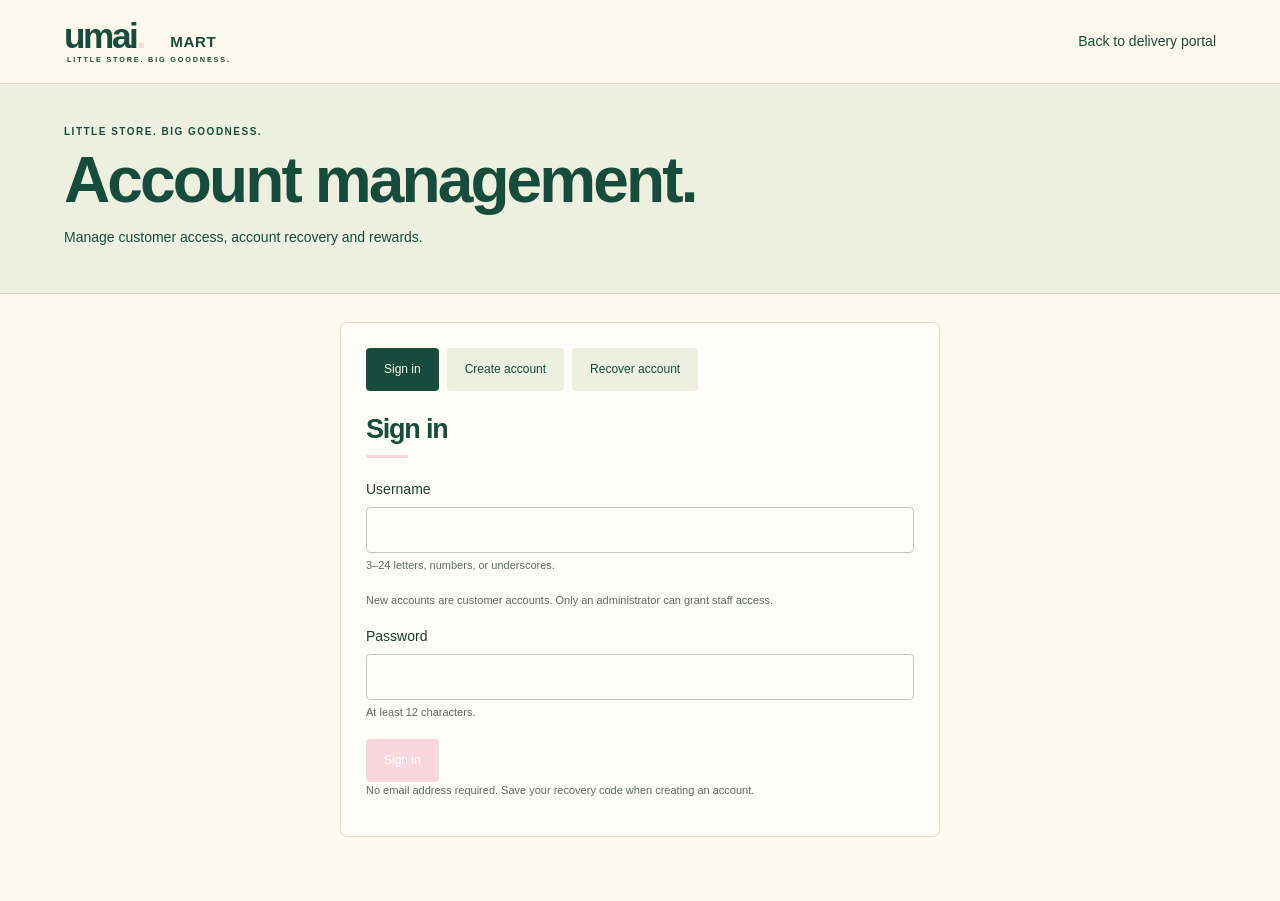
==== commit e4c72491: "Add files via upload" ====
--- a/account-management.html
+++ b/account-management.html
@@ -11,23 +11,22 @@
   
   
 
-  <link rel="stylesheet" href="assets/css/portal.css?v=pink-accents-1">
+  <link rel="stylesheet" href="assets/css/portal.css?v=pink-1">
   <link rel="manifest" href="portal.webmanifest?v=app-logo-1">
-  <meta name="theme-color" content="#174c3d">
+  <meta name="theme-color" content="#F9D6E0">
   <meta name="apple-mobile-web-app-capable" content="yes">
   <link rel="apple-touch-icon" href="assets/images/apple-touch-icon.png">
-<link rel="stylesheet" href="assets/css/store.css?v=pink-accents-1"><link rel="stylesheet" href="assets/css/umai-portal.css?v=pink-accents-1">  <link rel="stylesheet" href="assets/css/delivery-map.css?v=pink-accents-1">
-  <link rel="stylesheet" href="assets/css/rewards.css?v=pink-accents-1">
-  <link rel="stylesheet" href="assets/css/tuck-truck.css?v=pink-accents-1">
-<link rel="stylesheet" href="assets/css/management-layout.css?v=pink-accents-1">
-  <link rel="stylesheet" href="assets/css/pink-accents.css?v=1">
+<link rel="stylesheet" href="assets/css/store.css?v=pink-1"><link rel="stylesheet" href="assets/css/umai-portal.css?v=pink-1">  <link rel="stylesheet" href="assets/css/delivery-map.css?v=pink-1">
+  <link rel="stylesheet" href="assets/css/rewards.css?v=pink-1">
+  <link rel="stylesheet" href="assets/css/tuck-truck.css?v=pink-1">
+<link rel="stylesheet" href="assets/css/management-layout.css?v=pink-1">  <link rel="stylesheet" href="assets/css/pink-theme.css?v=pink-1">
 </head>
 
 <body data-portal-page="management" class="umai-portal" data-management-view="accounts">
   <!-- Header -->
   <header>
     <a href="account-management.html" id="logo-refresh" aria-label="Refresh current page" title="Refresh current page">
-      <img src="assets/images/umai-logo.svg?v=pink-accents-1" alt="Umai Mart">
+      <img src="assets/images/umai-logo.svg?v=pink-1" alt="Umai Mart">
     </a>
 
     <div class="portal-header-actions">
--- a/assets/css/store.css
+++ b/assets/css/store.css
@@ -1,4 +1,4 @@
-:root{--green:#174c3d;--green-dark:#103b30;--orange:#ed612d;--cream:#fff9ed;--ink:#1b3e32;--muted:#5d6d60;--line:#d9decb;--soft:#edf0df;--white:#fffdf7}*{box-sizing:border-box}html{scroll-behavior:smooth;scroll-padding-top:110px}body{margin:0;background:var(--cream);color:var(--ink);font:16px/1.6 Arial,Helvetica,sans-serif}body.overlay-open{overflow:hidden}button,input,a{-webkit-tap-highlight-color:transparent}button{font:inherit;cursor:pointer}a{color:inherit;text-decoration:none}button:disabled{cursor:default;opacity:.6}button:focus-visible,a:focus-visible,[tabindex]:focus-visible{outline:3px solid var(--orange);outline-offset:5px}img{display:block;max-width:100%;height:auto}[hidden]{display:none!important}h1,h2,h3,p{margin-top:0}h1,h2,h3{line-height:1.05}h1,h2{font-weight:900;letter-spacing:-.055em}h1{font-size:clamp(58px,6.7vw,101px);margin-bottom:27px}h2{font-size:clamp(36px,4.3vw,61px);margin-bottom:24px}h3{font-size:23px;letter-spacing:-.025em}h1 span,.delivery-intro h2 span{color:var(--orange)}.top-strip{background:var(--green);color:var(--cream);display:flex;justify-content:space-between;padding:10px max(5.8vw,24px);font-size:10px;letter-spacing:1.7px;font-weight:700}.site-header{display:flex;align-items:center;gap:35px;padding:17px max(5.8vw,24px);background:var(--cream);border-bottom:1px solid var(--line);position:sticky;top:0;z-index:20}.brand{flex-shrink:0}.brand img{width:180px}.site-header nav{display:flex;justify-content:center;gap:30px;margin:auto;font-size:13px;font-weight:700}.site-header nav a{padding:9px 0}.site-header nav a:hover{color:var(--orange)}.header-actions{display:flex;gap:14px;align-items:center}.basket-button{border:1px solid var(--green);background:none;border-radius:4px;padding:11px 14px;font-size:13px;font-weight:700;color:var(--green);white-space:nowrap}.basket-button span{display:inline-flex;align-items:center;justify-content:center;min-width:24px;height:24px;border-radius:50%;margin-left:9px;background:var(--green);color:var(--cream);font-size:11px}.menu-button{display:none;border:0;background:none;color:var(--green);font-size:25px}.hero{max-width:1440px;min-height:680px;display:grid;grid-template-columns:1.04fr 1fr;align-items:center;margin:auto;padding:60px max(5.8vw,24px) 65px;gap:0}.eyebrow{font-size:10px;font-weight:800;letter-spacing:1.8px;line-height:1.5;margin-bottom:22px}.hero .eyebrow{display:flex;align-items:center;gap:10px}.small-spark{font-size:25px;color:var(--orange)}.hero-description{font-size:16px;line-height:1.8;max-width:415px;color:var(--muted)}.hero-actions{display:flex;align-items:center;flex-wrap:wrap;gap:25px;margin:30px 0}.button{display:inline-flex;justify-content:center;align-items:center;gap:35px;padding:16px 22px;border:1px solid transparent;border-radius:4px;font-size:13px;font-weight:700;line-height:1.5;transition:transform .15s,background .15s}.button:hover{transform:translateY(-2px)}.primary{background:var(--orange);color:#fff}.primary:hover{background:#d95322}.secondary{background:transparent;border-color:var(--line);color:var(--green)}.text-link{padding:0 0 4px;background:none;border:0;border-bottom:1px solid currentColor;color:var(--green);font-size:12px;font-weight:700}.text-link span{margin-left:12px}.hero-footnote{font-size:11px;color:var(--muted);margin-top:38px;margin-bottom:0}.hero-footnote span{margin:0 13px;color:var(--orange)}.hero-art{margin:-20px -30px -10px 0}.hero-art img{width:100%}.ticker{display:flex;justify-content:space-evenly;align-items:center;gap:20px;background:var(--orange);color:#fff;padding:20px 25px;font-size:11px;letter-spacing:1.9px;font-weight:800;overflow:hidden}.ticker span{white-space:nowrap}.ticker span[aria-hidden]{font-size:21px;font-weight:400}.section-wrap{max-width:1440px;margin:auto;padding:90px max(5.8vw,24px)}.section-heading{display:flex;justify-content:space-between;align-items:flex-end;gap:30px;margin-bottom:34px}.section-heading h2{margin-bottom:0}.section-description{font-size:13px;color:var(--muted);margin-bottom:0;line-height:1.9}.shop-toolbar{display:flex;justify-content:space-between;gap:18px;align-items:center;margin-top:40px;border-top:1px solid var(--line);padding-top:26px}.filters{display:flex;gap:8px;flex-wrap:wrap}.filters button{background:none;color:var(--green);border:1px solid var(--line);border-radius:100px;padding:9px 15px;font-size:11px;font-weight:700}.filters button[aria-pressed=true]{background:var(--green);color:var(--cream);border-color:var(--green)}.sample-label{font-size:9px;letter-spacing:1px;white-space:nowrap;font-weight:700}.menu-notice{font-size:11px;color:var(--muted);margin:15px 0 26px}.product-grid{display:grid;grid-template-columns:repeat(4,minmax(0,1fr));gap:34px 22px}.product{min-width:0;display:flex;flex-direction:column}.product-art{background:#f0eddc;position:relative;border-radius:5px;overflow:hidden;margin-bottom:17px}.product:nth-child(4n+2) .product-art{background:#e8eddf}.product:nth-child(4n+3) .product-art{background:#f5e9da}.product:nth-child(4n+4) .product-art{background:#eae8d9}.product-art img{width:100%;transition:transform .25s}.product:hover .product-art img{transform:translateY(-4px) rotate(-2deg)}.product-tag{position:absolute;top:14px;left:14px;font-size:8px;letter-spacing:.5px;font-weight:700;background:var(--cream);padding:5px 8px;border-radius:3px}.product-category{font-size:9px;color:var(--muted);letter-spacing:1.2px;text-transform:uppercase;margin:0 0 8px}.product h3{font-size:19px;margin:0 0 10px;letter-spacing:-.04em}.product-description{font-size:11px;color:var(--muted);line-height:1.7;margin-bottom:18px}.product-bottom{display:flex;align-items:center;justify-content:space-between;gap:8px;margin-top:auto}.product-price{font-size:14px;font-weight:800}.product-add{font-weight:700;font-size:11px;padding:8px 14px;border:1px solid var(--green);border-radius:3px;color:var(--green);background:none}.product-add:hover{background:var(--green);color:var(--cream)}.about-section{display:grid;grid-template-columns:.8fr 1fr;gap:100px;align-items:center;padding:75px max(9vw,24px);background:var(--green);color:var(--cream)}.about-label{text-align:center}.about-symbol{font-size:190px;font-weight:900;line-height:1;color:#e8b35f}.about-label p{font-size:11px;font-weight:700;letter-spacing:2.3px;margin:15px 0 0}.about-copy{max-width:500px}.about-copy .eyebrow{color:#e8b35f}.about-copy p:not(.eyebrow){font-size:14px;line-height:1.9;color:#e0e7d7}.about-copy .text-link{color:var(--cream);margin-top:15px;display:inline-block}.delivery-section{display:grid;grid-template-columns:1fr .8fr;gap:110px;align-items:center}.delivery-intro>p:not(.eyebrow){max-width:430px;font-size:14px;color:var(--muted);line-height:1.9}.delivery-intro .button{margin-top:15px}.quiet-note{font-size:11px!important;line-height:1.8!important;color:var(--muted)}.delivery-intro .quiet-note{margin:20px 0 0}.delivery-steps{padding:0;margin:0;list-style:none}.delivery-steps li{display:flex;gap:22px;padding:26px 0;border-bottom:1px solid var(--line)}.delivery-steps li:first-child{border-top:1px solid var(--line)}.step-number{color:var(--orange);font-size:14px;font-weight:800;line-height:1.5}.delivery-steps h3{font-size:20px;margin-bottom:10px}.delivery-steps p{font-size:12px;line-height:1.8;color:var(--muted);margin:0}.visit-section{padding-top:0}.visit-mark{font-size:65px;font-weight:900;letter-spacing:-6px;color:var(--orange);line-height:1}.visit-grid{display:grid;grid-template-columns:1.1fr 1fr 1fr;gap:35px;border-top:1px solid var(--line);padding-top:30px;margin-top:35px}.visit-grid>div+div{border-left:1px solid var(--line);padding-left:35px}.visit-grid .eyebrow{font-size:9px;margin-bottom:17px}.visit-grid h3{font-size:19px}.visit-grid p:not(.eyebrow){font-size:12px;color:var(--muted)}.site-footer{background:var(--green);color:var(--cream);padding:45px max(5.8vw,24px) 20px}.footer-top{display:grid;grid-template-columns:1.1fr 1fr .5fr;align-items:center;gap:30px;padding-bottom:45px}.footer-brand{font-size:85px;letter-spacing:-7px;font-weight:900;line-height:1}.footer-brand span{color:var(--orange)}.footer-brand small{font-size:18px;letter-spacing:1px}.footer-top>p{font-size:25px;line-height:1.25;font-weight:700;letter-spacing:-.8px;margin:0}.footer-top>div{display:flex;flex-direction:column;font-size:12px;gap:9px}.footer-bottom{display:flex;justify-content:space-between;gap:16px;border-top:1px solid #45705f;padding-top:18px;font-size:9px;color:#d5dfcc}.basket-overlay{position:fixed;inset:0;z-index:100;background:#103b3070;display:flex;justify-content:flex-end}.basket-dialog{background:var(--cream);width:470px;max-width:100%;height:100%;display:flex;flex-direction:column;padding:28px;box-shadow:-5px 0 50px #103b3020}.basket-heading{display:flex;align-items:flex-start;justify-content:space-between;gap:15px}.basket-heading .eyebrow{margin-bottom:8px}.basket-heading h2{font-size:43px}.close-button{background:none;border:0;color:var(--green);font-size:32px;padding:0 8px}.basket-items{overflow:auto;flex:1;min-height:0}.basket-row{display:grid;grid-template-columns:75px 1fr;gap:15px;border-bottom:1px solid var(--line);padding:15px 0}.basket-row img{background:var(--soft);border-radius:4px}.basket-row h3{font-size:16px;margin:5px 0}.basket-row p{font-size:12px;margin:0}.basket-row-controls{display:flex;align-items:center;gap:13px;margin-top:10px}.basket-row-controls button{background:none;border:1px solid var(--line);border-radius:3px;min-width:30px;min-height:30px;color:var(--green)}.basket-row-controls .remove-item{border:0;font-size:11px;text-decoration:underline;margin-left:auto}.basket-row-controls span{font-size:12px}.basket-summary{border-top:1px solid var(--green);padding-top:20px;margin-top:15px}.basket-summary>div{display:flex;justify-content:space-between}.basket-summary>p{font-size:11px;color:var(--muted)}.basket-summary .button{display:flex;width:100%;margin-top:10px}.empty-basket{padding:20px 0;font-size:14px;color:var(--muted)}.store-toast{position:fixed;bottom:25px;left:50%;transform:translate(-50%,15px);padding:14px 23px;border-left:4px solid var(--orange);border-radius:5px;background:var(--green);color:var(--cream);box-shadow:0 8px 30px #174c3d25;font-size:12px;z-index:150;max-width:calc(100vw - 32px);text-align:center;opacity:0;visibility:hidden;transition:opacity .2s,transform .2s}.store-toast.visible{opacity:1;visibility:visible;transform:translate(-50%,0)}.skip-link{position:fixed;top:-100px;left:20px;z-index:200;padding:10px 20px;background:var(--green);color:var(--cream)}.skip-link:focus{top:10px}.portal-placeholder{min-height:70vh;max-width:950px}.portal-placeholder h1{font-size:clamp(58px,8vw,100px)}.portal-placeholder>p:not(.eyebrow){max-width:570px;color:var(--muted)}.portal-placeholder .button{margin-top:20px}.simple-footer{text-align:center;padding:25px;font-size:11px;color:var(--muted);border-top:1px solid var(--line)}
+:root{--green:#174c3d;--green-dark:#103b30;--orange:#F9D6E0;--cream:#fff9ed;--ink:#1b3e32;--muted:#5d6d60;--line:#d9decb;--soft:#edf0df;--white:#fffdf7}*{box-sizing:border-box}html{scroll-behavior:smooth;scroll-padding-top:110px}body{margin:0;background:var(--cream);color:var(--ink);font:16px/1.6 Arial,Helvetica,sans-serif}body.overlay-open{overflow:hidden}button,input,a{-webkit-tap-highlight-color:transparent}button{font:inherit;cursor:pointer}a{color:inherit;text-decoration:none}button:disabled{cursor:default;opacity:.6}button:focus-visible,a:focus-visible,[tabindex]:focus-visible{outline:3px solid var(--orange);outline-offset:5px}img{display:block;max-width:100%;height:auto}[hidden]{display:none!important}h1,h2,h3,p{margin-top:0}h1,h2,h3{line-height:1.05}h1,h2{font-weight:900;letter-spacing:-.055em}h1{font-size:clamp(58px,6.7vw,101px);margin-bottom:27px}h2{font-size:clamp(36px,4.3vw,61px);margin-bottom:24px}h3{font-size:23px;letter-spacing:-.025em}h1 span,.delivery-intro h2 span{color:var(--orange)}.top-strip{background:var(--green);color:var(--cream);display:flex;justify-content:space-between;padding:10px max(5.8vw,24px);font-size:10px;letter-spacing:1.7px;font-weight:700}.site-header{display:flex;align-items:center;gap:35px;padding:17px max(5.8vw,24px);background:var(--cream);border-bottom:1px solid var(--line);position:sticky;top:0;z-index:20}.brand{flex-shrink:0}.brand img{width:180px}.site-header nav{display:flex;justify-content:center;gap:30px;margin:auto;font-size:13px;font-weight:700}.site-header nav a{padding:9px 0}.site-header nav a:hover{color:var(--orange)}.header-actions{display:flex;gap:14px;align-items:center}.basket-button{border:1px solid var(--green);background:none;border-radius:4px;padding:11px 14px;font-size:13px;font-weight:700;color:var(--green);white-space:nowrap}.basket-button span{display:inline-flex;align-items:center;justify-content:center;min-width:24px;height:24px;border-radius:50%;margin-left:9px;background:var(--green);color:var(--cream);font-size:11px}.menu-button{display:none;border:0;background:none;color:var(--green);font-size:25px}.hero{max-width:1440px;min-height:680px;display:grid;grid-template-columns:1.04fr 1fr;align-items:center;margin:auto;padding:60px max(5.8vw,24px) 65px;gap:0}.eyebrow{font-size:10px;font-weight:800;letter-spacing:1.8px;line-height:1.5;margin-bottom:22px}.hero .eyebrow{display:flex;align-items:center;gap:10px}.small-spark{font-size:25px;color:var(--orange)}.hero-description{font-size:16px;line-height:1.8;max-width:415px;color:var(--muted)}.hero-actions{display:flex;align-items:center;flex-wrap:wrap;gap:25px;margin:30px 0}.button{display:inline-flex;justify-content:center;align-items:center;gap:35px;padding:16px 22px;border:1px solid transparent;border-radius:4px;font-size:13px;font-weight:700;line-height:1.5;transition:transform .15s,background .15s}.button:hover{transform:translateY(-2px)}.primary{background:var(--orange);color:#fff}.primary:hover{background:#EBC1CF}.secondary{background:transparent;border-color:var(--line);color:var(--green)}.text-link{padding:0 0 4px;background:none;border:0;border-bottom:1px solid currentColor;color:var(--green);font-size:12px;font-weight:700}.text-link span{margin-left:12px}.hero-footnote{font-size:11px;color:var(--muted);margin-top:38px;margin-bottom:0}.hero-footnote span{margin:0 13px;color:var(--orange)}.hero-art{margin:-20px -30px -10px 0}.hero-art img{width:100%}.ticker{display:flex;justify-content:space-evenly;align-items:center;gap:20px;background:var(--orange);color:#fff;padding:20px 25px;font-size:11px;letter-spacing:1.9px;font-weight:800;overflow:hidden}.ticker span{white-space:nowrap}.ticker span[aria-hidden]{font-size:21px;font-weight:400}.section-wrap{max-width:1440px;margin:auto;padding:90px max(5.8vw,24px)}.section-heading{display:flex;justify-content:space-between;align-items:flex-end;gap:30px;margin-bottom:34px}.section-heading h2{margin-bottom:0}.section-description{font-size:13px;color:var(--muted);margin-bottom:0;line-height:1.9}.shop-toolbar{display:flex;justify-content:space-between;gap:18px;align-items:center;margin-top:40px;border-top:1px solid var(--line);padding-top:26px}.filters{display:flex;gap:8px;flex-wrap:wrap}.filters button{background:none;color:var(--green);border:1px solid var(--line);border-radius:100px;padding:9px 15px;font-size:11px;font-weight:700}.filters button[aria-pressed=true]{background:var(--green);color:var(--cream);border-color:var(--green)}.sample-label{font-size:9px;letter-spacing:1px;white-space:nowrap;font-weight:700}.menu-notice{font-size:11px;color:var(--muted);margin:15px 0 26px}.product-grid{display:grid;grid-template-columns:repeat(4,minmax(0,1fr));gap:34px 22px}.product{min-width:0;display:flex;flex-direction:column}.product-art{background:#f0eddc;position:relative;border-radius:5px;overflow:hidden;margin-bottom:17px}.product:nth-child(4n+2) .product-art{background:#e8eddf}.product:nth-child(4n+3) .product-art{background:#f5e9da}.product:nth-child(4n+4) .product-art{background:#eae8d9}.product-art img{width:100%;transition:transform .25s}.product:hover .product-art img{transform:translateY(-4px) rotate(-2deg)}.product-tag{position:absolute;top:14px;left:14px;font-size:8px;letter-spacing:.5px;font-weight:700;background:var(--cream);padding:5px 8px;border-radius:3px}.product-category{font-size:9px;color:var(--muted);letter-spacing:1.2px;text-transform:uppercase;margin:0 0 8px}.product h3{font-size:19px;margin:0 0 10px;letter-spacing:-.04em}.product-description{font-size:11px;color:var(--muted);line-height:1.7;margin-bottom:18px}.product-bottom{display:flex;align-items:center;justify-content:space-between;gap:8px;margin-top:auto}.product-price{font-size:14px;font-weight:800}.product-add{font-weight:700;font-size:11px;padding:8px 14px;border:1px solid var(--green);border-radius:3px;color:var(--green);background:none}.product-add:hover{background:var(--green);color:var(--cream)}.about-section{display:grid;grid-template-columns:.8fr 1fr;gap:100px;align-items:center;padding:75px max(9vw,24px);background:var(--green);color:var(--cream)}.about-label{text-align:center}.about-symbol{font-size:190px;font-weight:900;line-height:1;color:#e8b35f}.about-label p{font-size:11px;font-weight:700;letter-spacing:2.3px;margin:15px 0 0}.about-copy{max-width:500px}.about-copy .eyebrow{color:#e8b35f}.about-copy p:not(.eyebrow){font-size:14px;line-height:1.9;color:#e0e7d7}.about-copy .text-link{color:var(--cream);margin-top:15px;display:inline-block}.delivery-section{display:grid;grid-template-columns:1fr .8fr;gap:110px;align-items:center}.delivery-intro>p:not(.eyebrow){max-width:430px;font-size:14px;color:var(--muted);line-height:1.9}.delivery-intro .button{margin-top:15px}.quiet-note{font-size:11px!important;line-height:1.8!important;color:var(--muted)}.delivery-intro .quiet-note{margin:20px 0 0}.delivery-steps{padding:0;margin:0;list-style:none}.delivery-steps li{display:flex;gap:22px;padding:26px 0;border-bottom:1px solid var(--line)}.delivery-steps li:first-child{border-top:1px solid var(--line)}.step-number{color:var(--orange);font-size:14px;font-weight:800;line-height:1.5}.delivery-steps h3{font-size:20px;margin-bottom:10px}.delivery-steps p{font-size:12px;line-height:1.8;color:var(--muted);margin:0}.visit-section{padding-top:0}.visit-mark{font-size:65px;font-weight:900;letter-spacing:-6px;color:var(--orange);line-height:1}.visit-grid{display:grid;grid-template-columns:1.1fr 1fr 1fr;gap:35px;border-top:1px solid var(--line);padding-top:30px;margin-top:35px}.visit-grid>div+div{border-left:1px solid var(--line);padding-left:35px}.visit-grid .eyebrow{font-size:9px;margin-bottom:17px}.visit-grid h3{font-size:19px}.visit-grid p:not(.eyebrow){font-size:12px;color:var(--muted)}.site-footer{background:var(--green);color:var(--cream);padding:45px max(5.8vw,24px) 20px}.footer-top{display:grid;grid-template-columns:1.1fr 1fr .5fr;align-items:center;gap:30px;padding-bottom:45px}.footer-brand{font-size:85px;letter-spacing:-7px;font-weight:900;line-height:1}.footer-brand span{color:var(--orange)}.footer-brand small{font-size:18px;letter-spacing:1px}.footer-top>p{font-size:25px;line-height:1.25;font-weight:700;letter-spacing:-.8px;margin:0}.footer-top>div{display:flex;flex-direction:column;font-size:12px;gap:9px}.footer-bottom{display:flex;justify-content:space-between;gap:16px;border-top:1px solid #45705f;padding-top:18px;font-size:9px;color:#d5dfcc}.basket-overlay{position:fixed;inset:0;z-index:100;background:#103b3070;display:flex;justify-content:flex-end}.basket-dialog{background:var(--cream);width:470px;max-width:100%;height:100%;display:flex;flex-direction:column;padding:28px;box-shadow:-5px 0 50px #103b3020}.basket-heading{display:flex;align-items:flex-start;justify-content:space-between;gap:15px}.basket-heading .eyebrow{margin-bottom:8px}.basket-heading h2{font-size:43px}.close-button{background:none;border:0;color:var(--green);font-size:32px;padding:0 8px}.basket-items{overflow:auto;flex:1;min-height:0}.basket-row{display:grid;grid-template-columns:75px 1fr;gap:15px;border-bottom:1px solid var(--line);padding:15px 0}.basket-row img{background:var(--soft);border-radius:4px}.basket-row h3{font-size:16px;margin:5px 0}.basket-row p{font-size:12px;margin:0}.basket-row-controls{display:flex;align-items:center;gap:13px;margin-top:10px}.basket-row-controls button{background:none;border:1px solid var(--line);border-radius:3px;min-width:30px;min-height:30px;color:var(--green)}.basket-row-controls .remove-item{border:0;font-size:11px;text-decoration:underline;margin-left:auto}.basket-row-controls span{font-size:12px}.basket-summary{border-top:1px solid var(--green);padding-top:20px;margin-top:15px}.basket-summary>div{display:flex;justify-content:space-between}.basket-summary>p{font-size:11px;color:var(--muted)}.basket-summary .button{display:flex;width:100%;margin-top:10px}.empty-basket{padding:20px 0;font-size:14px;color:var(--muted)}.store-toast{position:fixed;bottom:25px;left:50%;transform:translate(-50%,15px);padding:14px 23px;border-left:4px solid var(--orange);border-radius:5px;background:var(--green);color:var(--cream);box-shadow:0 8px 30px #174c3d25;font-size:12px;z-index:150;max-width:calc(100vw - 32px);text-align:center;opacity:0;visibility:hidden;transition:opacity .2s,transform .2s}.store-toast.visible{opacity:1;visibility:visible;transform:translate(-50%,0)}.skip-link{position:fixed;top:-100px;left:20px;z-index:200;padding:10px 20px;background:var(--green);color:var(--cream)}.skip-link:focus{top:10px}.portal-placeholder{min-height:70vh;max-width:950px}.portal-placeholder h1{font-size:clamp(58px,8vw,100px)}.portal-placeholder>p:not(.eyebrow){max-width:570px;color:var(--muted)}.portal-placeholder .button{margin-top:20px}.simple-footer{text-align:center;padding:25px;font-size:11px;color:var(--muted);border-top:1px solid var(--line)}
 @media(min-width:1440px){.about-section{padding-left:calc((100vw - 1180px)/2);padding-right:calc((100vw - 1180px)/2)}}
 @media(max-width:1100px){.site-header nav{gap:18px}.site-header{gap:20px}.brand img{width:150px}.hero{min-height:610px}.hero-art{margin-right:-18px}.hero-actions{gap:17px}.delivery-section{gap:50px}.about-section{gap:45px}.product-grid{gap:30px 18px}.footer-brand{font-size:70px}}
 @media(max-width:800px){html{scroll-padding-top:95px}.top-strip{font-size:8px;padding:9px 20px;letter-spacing:1px}.site-header{padding:13px 20px}.brand img{width:145px}.header-actions{margin-left:auto}.menu-button{display:block}.site-header nav{display:none;position:absolute;top:100%;left:0;right:0;background:var(--cream);padding:22px;flex-direction:column;border-bottom:1px solid var(--line);gap:10px}.site-header nav.is-open{display:flex}.hero{grid-template-columns:1fr 1fr;padding:50px 24px;min-height:540px}.hero h1{font-size:60px}.hero-description{font-size:13px}.hero .eyebrow{font-size:8px;letter-spacing:1px}.hero-art{margin:0 -20px 0 -20px}.hero-actions{flex-direction:column;align-items:flex-start;gap:18px}.hero-footnote{font-size:9px;margin-top:25px}.ticker{justify-content:flex-start;gap:24px;font-size:9px;padding:14px 22px;flex-wrap:wrap}.ticker span[aria-hidden]{font-size:15px}.section-wrap{padding:65px 24px}.section-heading{gap:20px}.section-description{font-size:11px}.product-grid{grid-template-columns:repeat(2,minmax(0,1fr));gap:30px 20px}.shop-toolbar{align-items:flex-start;flex-direction:column;gap:14px}.about-section{padding:60px 30px;gap:35px;grid-template-columns:.7fr 1fr}.about-symbol{font-size:140px}.about-copy p:not(.eyebrow){font-size:12px}.about-label p{font-size:8px}.delivery-section{grid-template-columns:1fr;gap:30px}.delivery-intro>p:not(.eyebrow){max-width:570px}.visit-section{padding-top:0}.visit-grid{gap:20px}.visit-grid>div+div{padding-left:20px}.visit-grid h3{font-size:16px}.footer-top{grid-template-columns:1fr 1fr}.footer-top>div{grid-column:1/-1;flex-direction:row;gap:25px}.footer-brand{font-size:70px}.footer-top>p{font-size:22px}.site-footer{padding:35px 24px 20px}.footer-bottom{flex-direction:column;gap:7px}}
--- a/assets/css/umai-portal.css
+++ b/assets/css/umai-portal.css
@@ -1,6 +1,6 @@
 /* Umai Mart portal skin; account behaviour remains in the shared portal code. */
-:root{--blue:#174c3d;--navy:#174c3d;--purple:#174c3d;--yellow:#e6b45a;--pink:#ed612d;--peach:#ed612d;--gradient:linear-gradient(#174c3d,#174c3d);--accent:linear-gradient(#ed612d,#ed612d)}
-body.umai-portal{background:#fff9ed;color:#1b3e32;font-family:Arial,Helvetica,sans-serif;font-size:14px}body.umai-portal h1,body.umai-portal h2,body.umai-portal h3{font-family:Arial,Helvetica,sans-serif;color:#174c3d;letter-spacing:-.045em}body.umai-portal h1{font-size:clamp(36px,5vw,66px);font-weight:900}body.umai-portal h2{font-size:27px;margin-bottom:20px}body.umai-portal h3{font-size:19px}body.umai-portal .portal-hero{min-height:0;background:#edf0df!important;color:#174c3d;padding:34px 24px 38px;text-align:left;border-bottom:1px solid #d9decb}body.umai-portal .hero-inner{max-width:1152px}body.umai-portal .portal-hero .eyebrow{font-size:10px;letter-spacing:1.5px;color:#174c3d}body.umai-portal .portal-hero h1{color:#174c3d;margin:8px 0 12px}body.umai-portal .portal-hero p{font-size:14px}body.umai-portal header{background:#fff9ed;border-bottom:1px solid #d9decb;padding:16px max(5vw,20px)}body.umai-portal header img{width:170px}body.umai-portal header a,body.umai-portal header .portal-menu-toggle,body.umai-portal header .portal-notification-bell{color:#174c3d}body.umai-portal header .portal-menu{background:#fff9ed}body.umai-portal .card{background:#fffdf7;border:1px solid #d9decb;border-radius:7px;box-shadow:none;padding:25px}body.umai-portal button,body.umai-portal .button-link{border-radius:4px;background:#ed612d;color:white;font-family:Arial,Helvetica,sans-serif;font-size:12px;padding:12px 18px;letter-spacing:0}body.umai-portal button:hover{background:#d95322}body.umai-portal .tabs button{background:#edf0df;color:#174c3d}body.umai-portal .tabs button[aria-pressed=true]{background:#174c3d;color:#fff9ed}body.umai-portal .card>h2:after{width:42px;height:3px;background:#ed612d}body.umai-portal input,body.umai-portal select,body.umai-portal textarea{font-size:13px;background:#fffdf7;color:#174c3d;border-color:#c1cbb9;border-radius:4px}body.umai-portal .eyebrow{font-size:9px;letter-spacing:1.6px}body.umai-portal .note{font-size:11px;color:#5d6d60}body.umai-portal .message{background:#edf0df}body.umai-portal .danger-button,body.umai-portal .message-delete{background:#a7442c}body.umai-portal #legacy-finance-markup{display:none!important}.delivery-desk{margin:26px 0 45px}.desk-topline{display:flex;justify-content:space-between;align-items:center;gap:20px}.desk-topline h2{font-size:32px!important;max-width:600px}.desk-tabs{display:flex;gap:10px;border-bottom:1px solid #d9decb;padding-bottom:17px;margin:25px 0 0}.desk-tabs button{background:transparent!important;border:1px solid #174c3d!important;color:#174c3d!important}.desk-tabs button[aria-pressed=true]{background:#174c3d!important;color:#fff9ed!important}.desk-columns{display:grid;grid-template-columns:1fr 1.1fr;gap:24px;align-items:start}.desk-columns:has(#order-composer[hidden]){grid-template-columns:1fr}.desk-columns:has(#order-composer[hidden]) .order-history{max-width:none}.order-product{display:flex;align-items:center;gap:12px;border-bottom:1px solid #d9decb;padding:10px 0}.order-product img{background:#edf0df;border-radius:4px;flex-shrink:0}.order-product>div{flex:1;min-width:0}.order-product strong,.order-product small{display:block}.order-product strong{font-size:12px}.order-product small{font-size:10px;color:#5d6d60}.order-product input{width:65px!important;flex-shrink:0;padding:8px!important;margin:0!important}.order-total{background:#edf0df;padding:15px;border-radius:4px;font-size:13px;font-weight:700;margin-top:20px}.job-card{border-top:1px solid #d9decb;padding:16px 0}.job-card>summary{display:flex;align-items:center;justify-content:space-between;gap:15px;cursor:pointer;font-weight:700}.job-card summary strong,.job-card summary small{display:block}.job-card summary small{font-size:10px;color:#5d6d60;font-weight:400;margin-top:3px}.state-pill{font-size:9px;font-weight:700;text-transform:uppercase;letter-spacing:.5px;padding:6px 9px;border-radius:3px;background:#edf0df;text-align:center}.state-ready_for_collection,.state-delivered,.state-collected{background:#cfe1bb}.state-cancelled,.state-returned{background:#f3ddcd}.job-body{padding-top:16px}.job-details{font-size:12px;margin:0 0 18px}.job-pair{display:grid;grid-template-columns:115px 1fr;gap:12px;padding:6px 0}.job-pair dt{font-weight:700}.job-pair dd{margin:0;white-space:pre-wrap;overflow-wrap:anywhere}.job-items{padding-left:18px;font-size:12px}.job-controls,.parcel-release,.parcel-reset{border-top:1px solid #d9decb;margin:18px 0;padding-top:12px}.job-timeline{margin-top:18px;font-size:11px}.job-timeline summary{cursor:pointer;font-weight:700}.timeline-entry{padding:8px 0;border-bottom:1px solid #d9decb;margin:0;white-space:pre-wrap}.secret-result{margin-top:24px;padding:18px;background:#edf0df;border-left:3px solid #ed612d;border-radius:4px}.secret-result p{font-size:12px}.secret-result input{font-family:monospace!important}.check-row{display:flex;align-items:flex-start;gap:10px}.check-row input{width:auto!important;margin:4px 0 0!important;flex-shrink:0}.check-row span{font-size:12px}.cancel-confirm{display:flex;gap:8px;flex-wrap:wrap}.demo-banner{padding:13px max(5vw,20px);font-size:11px;background:#f8ddad;border-bottom:1px solid #e0bd83;color:#174c3d}.demo-banner a{display:inline-block;margin-left:12px;text-decoration:underline;font-weight:700}.demo-banner small{display:block;margin-top:5px}.demo-banner strong{display:inline-block;margin-right:15px}#desk-status:not(:empty),#store-manager-status:not(:empty){padding:12px 15px;background:#edf0df;border-radius:4px;font-size:12px;white-space:pre-wrap}#client-content{max-width:900px;margin:0 auto}#administrator-home-note{font-size:12px}#store-manager hr{margin:26px 0;border:0;border-top:1px solid #d9decb}#order-products{max-height:490px;overflow:auto}body.umai-portal .push-privacy-notice{background:#edf0df}body.umai-portal .push-install-guide a{color:#174c3d}.job-card form button{margin-top:7px}.order-history>label{margin-top:0}
+:root{--blue:#174c3d;--navy:#174c3d;--purple:#174c3d;--yellow:#e6b45a;--pink:#F9D6E0;--peach:#F9D6E0;--gradient:linear-gradient(#174c3d,#174c3d);--accent:linear-gradient(#F9D6E0,#F9D6E0)}
+body.umai-portal{background:#fff9ed;color:#1b3e32;font-family:Arial,Helvetica,sans-serif;font-size:14px}body.umai-portal h1,body.umai-portal h2,body.umai-portal h3{font-family:Arial,Helvetica,sans-serif;color:#174c3d;letter-spacing:-.045em}body.umai-portal h1{font-size:clamp(36px,5vw,66px);font-weight:900}body.umai-portal h2{font-size:27px;margin-bottom:20px}body.umai-portal h3{font-size:19px}body.umai-portal .portal-hero{min-height:0;background:#edf0df!important;color:#174c3d;padding:34px 24px 38px;text-align:left;border-bottom:1px solid #d9decb}body.umai-portal .hero-inner{max-width:1152px}body.umai-portal .portal-hero .eyebrow{font-size:10px;letter-spacing:1.5px;color:#174c3d}body.umai-portal .portal-hero h1{color:#174c3d;margin:8px 0 12px}body.umai-portal .portal-hero p{font-size:14px}body.umai-portal header{background:#fff9ed;border-bottom:1px solid #d9decb;padding:16px max(5vw,20px)}body.umai-portal header img{width:170px}body.umai-portal header a,body.umai-portal header .portal-menu-toggle,body.umai-portal header .portal-notification-bell{color:#174c3d}body.umai-portal header .portal-menu{background:#fff9ed}body.umai-portal .card{background:#fffdf7;border:1px solid #d9decb;border-radius:7px;box-shadow:none;padding:25px}body.umai-portal button,body.umai-portal .button-link{border-radius:4px;background:#F9D6E0;color:white;font-family:Arial,Helvetica,sans-serif;font-size:12px;padding:12px 18px;letter-spacing:0}body.umai-portal button:hover{background:#EBC1CF}body.umai-portal .tabs button{background:#edf0df;color:#174c3d}body.umai-portal .tabs button[aria-pressed=true]{background:#174c3d;color:#fff9ed}body.umai-portal .card>h2:after{width:42px;height:3px;background:#F9D6E0}body.umai-portal input,body.umai-portal select,body.umai-portal textarea{font-size:13px;background:#fffdf7;color:#174c3d;border-color:#c1cbb9;border-radius:4px}body.umai-portal .eyebrow{font-size:9px;letter-spacing:1.6px}body.umai-portal .note{font-size:11px;color:#5d6d60}body.umai-portal .message{background:#edf0df}body.umai-portal .danger-button,body.umai-portal .message-delete{background:#a7442c}body.umai-portal #legacy-finance-markup{display:none!important}.delivery-desk{margin:26px 0 45px}.desk-topline{display:flex;justify-content:space-between;align-items:center;gap:20px}.desk-topline h2{font-size:32px!important;max-width:600px}.desk-tabs{display:flex;gap:10px;border-bottom:1px solid #d9decb;padding-bottom:17px;margin:25px 0 0}.desk-tabs button{background:transparent!important;border:1px solid #174c3d!important;color:#174c3d!important}.desk-tabs button[aria-pressed=true]{background:#174c3d!important;color:#fff9ed!important}.desk-columns{display:grid;grid-template-columns:1fr 1.1fr;gap:24px;align-items:start}.desk-columns:has(#order-composer[hidden]){grid-template-columns:1fr}.desk-columns:has(#order-composer[hidden]) .order-history{max-width:none}.order-product{display:flex;align-items:center;gap:12px;border-bottom:1px solid #d9decb;padding:10px 0}.order-product img{background:#edf0df;border-radius:4px;flex-shrink:0}.order-product>div{flex:1;min-width:0}.order-product strong,.order-product small{display:block}.order-product strong{font-size:12px}.order-product small{font-size:10px;color:#5d6d60}.order-product input{width:65px!important;flex-shrink:0;padding:8px!important;margin:0!important}.order-total{background:#edf0df;padding:15px;border-radius:4px;font-size:13px;font-weight:700;margin-top:20px}.job-card{border-top:1px solid #d9decb;padding:16px 0}.job-card>summary{display:flex;align-items:center;justify-content:space-between;gap:15px;cursor:pointer;font-weight:700}.job-card summary strong,.job-card summary small{display:block}.job-card summary small{font-size:10px;color:#5d6d60;font-weight:400;margin-top:3px}.state-pill{font-size:9px;font-weight:700;text-transform:uppercase;letter-spacing:.5px;padding:6px 9px;border-radius:3px;background:#edf0df;text-align:center}.state-ready_for_collection,.state-delivered,.state-collected{background:#cfe1bb}.state-cancelled,.state-returned{background:#f3ddcd}.job-body{padding-top:16px}.job-details{font-size:12px;margin:0 0 18px}.job-pair{display:grid;grid-template-columns:115px 1fr;gap:12px;padding:6px 0}.job-pair dt{font-weight:700}.job-pair dd{margin:0;white-space:pre-wrap;overflow-wrap:anywhere}.job-items{padding-left:18px;font-size:12px}.job-controls,.parcel-release,.parcel-reset{border-top:1px solid #d9decb;margin:18px 0;padding-top:12px}.job-timeline{margin-top:18px;font-size:11px}.job-timeline summary{cursor:pointer;font-weight:700}.timeline-entry{padding:8px 0;border-bottom:1px solid #d9decb;margin:0;white-space:pre-wrap}.secret-result{margin-top:24px;padding:18px;background:#edf0df;border-left:3px solid #F9D6E0;border-radius:4px}.secret-result p{font-size:12px}.secret-result input{font-family:monospace!important}.check-row{display:flex;align-items:flex-start;gap:10px}.check-row input{width:auto!important;margin:4px 0 0!important;flex-shrink:0}.check-row span{font-size:12px}.cancel-confirm{display:flex;gap:8px;flex-wrap:wrap}.demo-banner{padding:13px max(5vw,20px);font-size:11px;background:#f8ddad;border-bottom:1px solid #e0bd83;color:#174c3d}.demo-banner a{display:inline-block;margin-left:12px;text-decoration:underline;font-weight:700}.demo-banner small{display:block;margin-top:5px}.demo-banner strong{display:inline-block;margin-right:15px}#desk-status:not(:empty),#store-manager-status:not(:empty){padding:12px 15px;background:#edf0df;border-radius:4px;font-size:12px;white-space:pre-wrap}#client-content{max-width:900px;margin:0 auto}#administrator-home-note{font-size:12px}#store-manager hr{margin:26px 0;border:0;border-top:1px solid #d9decb}#order-products{max-height:490px;overflow:auto}body.umai-portal .push-privacy-notice{background:#edf0df}body.umai-portal .push-install-guide a{color:#174c3d}.job-card form button{margin-top:7px}.order-history>label{margin-top:0}
 @media(max-width:800px){.desk-columns{grid-template-columns:1fr}.desk-topline{align-items:flex-start;flex-direction:column;gap:0}.desk-topline h2{font-size:28px!important}.desk-topline>button{align-self:flex-start}.umai-portal .portal-header-actions>a{font-size:11px}.job-pair{grid-template-columns:90px 1fr}.demo-banner a{margin-left:0;margin-right:12px}.demo-banner strong{display:block;margin-bottom:5px}body.umai-portal header img{width:140px}}
 @media(max-width:400px){body.umai-portal header img{width:115px}body.umai-portal header{gap:10px}}
 .catalogue-actions{display:flex;align-items:center;gap:18px;flex-wrap:wrap;margin:22px 0}.catalogue-actions .note{margin:0;flex:1;min-width:180px}.catalogue-photo{margin:20px 0;padding:16px;background:#edf0df;border-radius:5px}.catalogue-preview{margin:24px 0 10px;padding:20px;max-width:360px;background:#edf0df;border:1px solid #d9decb;border-radius:5px}.catalogue-preview img{width:220px;height:180px;object-fit:contain;margin:0 auto 16px}.catalogue-preview strong{display:block;font-size:20px}.catalogue-preview p:not(.eyebrow){margin:7px 0;font-size:12px}.catalogue-preview>span{font-weight:700}.order-product img{height:54px;object-fit:contain}
--- a/assets/css/delivery-map.css
+++ b/assets/css/delivery-map.css
@@ -1 +1 @@
-.delivery-map-overlay{position:fixed;inset:0;z-index:2000;background:#102a24bd;display:flex;align-items:center;justify-content:center;padding:16px}.delivery-map-dialog{width:min(100%,900px);max-height:95vh;overflow:auto;background:#fff9ed;color:#174c3d;border-radius:8px;padding:20px;box-shadow:0 18px 70px #0005}.delivery-map-heading,.delivery-map-toolbar{display:flex;align-items:center;gap:12px;flex-wrap:wrap}.delivery-map-heading{justify-content:space-between}.delivery-map-heading h2{margin:0!important;font-size:25px!important}.delivery-map-toolbar{margin:12px 0}.delivery-map-toolbar>span{font-size:12px}.delivery-map-viewport{height:min(58vh,540px);overflow:auto;background:#cbd5c5;border:1px solid #9eaf9e;overscroll-behavior:contain;touch-action:none}.delivery-map-plane{position:relative;margin:0 auto;cursor:crosshair;line-height:0;user-select:none}.delivery-map-plane img{display:block!important;width:100%!important;height:auto!important;max-width:none!important;aspect-ratio:5367/7896;pointer-events:none}.delivery-map-marker{position:absolute;transform:translate(-50%,-50%);color:#ed612d;background:white;border:2px solid #174c3d;border-radius:50%;width:24px;height:24px;line-height:18px;text-align:center;font-size:18px;box-shadow:0 2px 6px #0008;pointer-events:none}.delivery-map-plane:focus-visible{outline:3px solid #ed612d;outline-offset:-3px}.delivery-map-actions{display:flex;gap:10px;flex-wrap:wrap;margin:10px 0}.delivery-map-dialog .note{line-height:1.6}@media(max-width:500px){.delivery-map-overlay{padding:8px}.delivery-map-dialog{padding:14px}.delivery-map-heading h2{font-size:21px!important}.delivery-map-viewport{height:54vh}}
+.delivery-map-overlay{position:fixed;inset:0;z-index:2000;background:#102a24bd;display:flex;align-items:center;justify-content:center;padding:16px}.delivery-map-dialog{width:min(100%,900px);max-height:95vh;overflow:auto;background:#fff9ed;color:#174c3d;border-radius:8px;padding:20px;box-shadow:0 18px 70px #0005}.delivery-map-heading,.delivery-map-toolbar{display:flex;align-items:center;gap:12px;flex-wrap:wrap}.delivery-map-heading{justify-content:space-between}.delivery-map-heading h2{margin:0!important;font-size:25px!important}.delivery-map-toolbar{margin:12px 0}.delivery-map-toolbar>span{font-size:12px}.delivery-map-viewport{height:min(58vh,540px);overflow:auto;background:#cbd5c5;border:1px solid #9eaf9e;overscroll-behavior:contain;touch-action:none}.delivery-map-plane{position:relative;margin:0 auto;cursor:crosshair;line-height:0;user-select:none}.delivery-map-plane img{display:block!important;width:100%!important;height:auto!important;max-width:none!important;aspect-ratio:5367/7896;pointer-events:none}.delivery-map-marker{position:absolute;transform:translate(-50%,-50%);color:#F9D6E0;background:white;border:2px solid #174c3d;border-radius:50%;width:24px;height:24px;line-height:18px;text-align:center;font-size:18px;box-shadow:0 2px 6px #0008;pointer-events:none}.delivery-map-plane:focus-visible{outline:3px solid #F9D6E0;outline-offset:-3px}.delivery-map-actions{display:flex;gap:10px;flex-wrap:wrap;margin:10px 0}.delivery-map-dialog .note{line-height:1.6}@media(max-width:500px){.delivery-map-overlay{padding:8px}.delivery-map-dialog{padding:14px}.delivery-map-heading h2{font-size:21px!important}.delivery-map-viewport{height:54vh}}
--- a/assets/css/tuck-truck.css
+++ b/assets/css/tuck-truck.css
@@ -1,4 +1,4 @@
-.tuck-truck-banner{background:#ed612d;color:#fff;text-align:center;padding:14px 24px;font:700 16px/1.5 Arial,Helvetica,sans-serif;overflow-wrap:anywhere;border-bottom:1px solid #d95322}
+.tuck-truck-banner{background:#F9D6E0;color:#fff;text-align:center;padding:14px 24px;font:700 16px/1.5 Arial,Helvetica,sans-serif;overflow-wrap:anywhere;border-bottom:1px solid #EBC1CF}
 .tuck-truck-banner[hidden],#tuck-truck-management[hidden]{display:none!important}
 #tuck-truck-management .tuck-truck-toggle{display:flex;align-items:center;gap:10px}
 #tuck-truck-management .tuck-truck-toggle input{width:auto;margin:0;flex:0 0 auto}
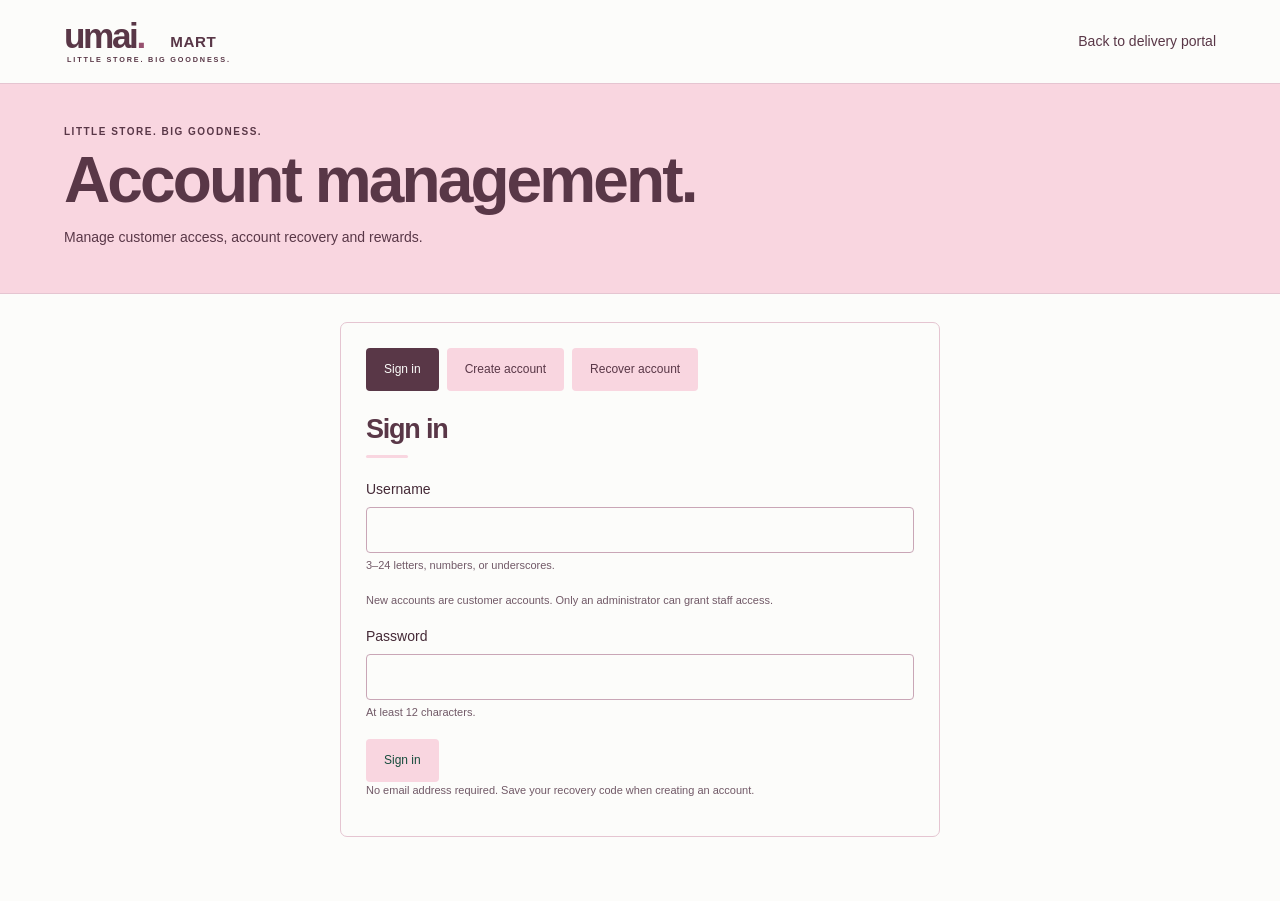
==== commit 7fa609df: "Add files via upload" ====
--- a/account-management.html
+++ b/account-management.html
@@ -11,22 +11,23 @@
   
   
 
-  <link rel="stylesheet" href="assets/css/portal.css?v=pink-1">
+  <link rel="stylesheet" href="assets/css/portal.css?v=pink-accents-1">
   <link rel="manifest" href="portal.webmanifest?v=app-logo-1">
-  <meta name="theme-color" content="#F9D6E0">
+  <meta name="theme-color" content="#174c3d">
   <meta name="apple-mobile-web-app-capable" content="yes">
   <link rel="apple-touch-icon" href="assets/images/apple-touch-icon.png">
-<link rel="stylesheet" href="assets/css/store.css?v=pink-1"><link rel="stylesheet" href="assets/css/umai-portal.css?v=pink-1">  <link rel="stylesheet" href="assets/css/delivery-map.css?v=pink-1">
-  <link rel="stylesheet" href="assets/css/rewards.css?v=pink-1">
-  <link rel="stylesheet" href="assets/css/tuck-truck.css?v=pink-1">
-<link rel="stylesheet" href="assets/css/management-layout.css?v=pink-1">  <link rel="stylesheet" href="assets/css/pink-theme.css?v=pink-1">
+<link rel="stylesheet" href="assets/css/store.css?v=pink-accents-1"><link rel="stylesheet" href="assets/css/umai-portal.css?v=pink-accents-1">  <link rel="stylesheet" href="assets/css/delivery-map.css?v=pink-accents-1">
+  <link rel="stylesheet" href="assets/css/rewards.css?v=pink-accents-1">
+  <link rel="stylesheet" href="assets/css/tuck-truck.css?v=driving-van-1">
+<link rel="stylesheet" href="assets/css/management-layout.css?v=pink-accents-1">
+  <link rel="stylesheet" href="assets/css/pink-accents.css?v=1">
 </head>
 
 <body data-portal-page="management" class="umai-portal" data-management-view="accounts">
   <!-- Header -->
   <header>
     <a href="account-management.html" id="logo-refresh" aria-label="Refresh current page" title="Refresh current page">
-      <img src="assets/images/umai-logo.svg?v=pink-1" alt="Umai Mart">
+      <img src="assets/images/umai-logo.svg?v=pink-accents-1" alt="Umai Mart">
     </a>
 
     <div class="portal-header-actions">
@@ -431,7 +432,7 @@
   <script src="assets/js/portal-compat.js?v=catalogue-1"></script>
   <script src="assets/js/vendor/supabase-2.57.4-compat.js?v=phone-1"></script>
   <script src="assets/js/portal-config.js"></script>
-  <script src="assets/js/store-config.js?v=catalogue-1"></script><script src="assets/js/product-images.js?v=catalogue-1"></script><script src="assets/js/delivery-map.js?v=gestures-1"></script><script src="assets/js/delivery.js?v=management-split-1"></script><script src="assets/js/rewards.js?v=management-split-1"></script><script src="assets/js/portal-demo.js?v=rewards-1"></script><script src="assets/js/tuck-truck.js?v=management-split-1"></script><script src="assets/js/portal.js?v=management-split-1"></script>
+  <script src="assets/js/store-config.js?v=catalogue-1"></script><script src="assets/js/product-images.js?v=catalogue-1"></script><script src="assets/js/delivery-map.js?v=gestures-1"></script><script src="assets/js/delivery.js?v=management-split-1"></script><script src="assets/js/rewards.js?v=management-split-1"></script><script src="assets/js/portal-demo.js?v=rewards-1"></script><script src="assets/js/tuck-truck.js?v=driving-van-1"></script><script src="assets/js/portal.js?v=management-split-1"></script>
 
 
 </body></html>
--- a/assets/css/store.css
+++ b/assets/css/store.css
@@ -1,4 +1,4 @@
-:root{--green:#174c3d;--green-dark:#103b30;--orange:#F9D6E0;--cream:#fff9ed;--ink:#1b3e32;--muted:#5d6d60;--line:#d9decb;--soft:#edf0df;--white:#fffdf7}*{box-sizing:border-box}html{scroll-behavior:smooth;scroll-padding-top:110px}body{margin:0;background:var(--cream);color:var(--ink);font:16px/1.6 Arial,Helvetica,sans-serif}body.overlay-open{overflow:hidden}button,input,a{-webkit-tap-highlight-color:transparent}button{font:inherit;cursor:pointer}a{color:inherit;text-decoration:none}button:disabled{cursor:default;opacity:.6}button:focus-visible,a:focus-visible,[tabindex]:focus-visible{outline:3px solid var(--orange);outline-offset:5px}img{display:block;max-width:100%;height:auto}[hidden]{display:none!important}h1,h2,h3,p{margin-top:0}h1,h2,h3{line-height:1.05}h1,h2{font-weight:900;letter-spacing:-.055em}h1{font-size:clamp(58px,6.7vw,101px);margin-bottom:27px}h2{font-size:clamp(36px,4.3vw,61px);margin-bottom:24px}h3{font-size:23px;letter-spacing:-.025em}h1 span,.delivery-intro h2 span{color:var(--orange)}.top-strip{background:var(--green);color:var(--cream);display:flex;justify-content:space-between;padding:10px max(5.8vw,24px);font-size:10px;letter-spacing:1.7px;font-weight:700}.site-header{display:flex;align-items:center;gap:35px;padding:17px max(5.8vw,24px);background:var(--cream);border-bottom:1px solid var(--line);position:sticky;top:0;z-index:20}.brand{flex-shrink:0}.brand img{width:180px}.site-header nav{display:flex;justify-content:center;gap:30px;margin:auto;font-size:13px;font-weight:700}.site-header nav a{padding:9px 0}.site-header nav a:hover{color:var(--orange)}.header-actions{display:flex;gap:14px;align-items:center}.basket-button{border:1px solid var(--green);background:none;border-radius:4px;padding:11px 14px;font-size:13px;font-weight:700;color:var(--green);white-space:nowrap}.basket-button span{display:inline-flex;align-items:center;justify-content:center;min-width:24px;height:24px;border-radius:50%;margin-left:9px;background:var(--green);color:var(--cream);font-size:11px}.menu-button{display:none;border:0;background:none;color:var(--green);font-size:25px}.hero{max-width:1440px;min-height:680px;display:grid;grid-template-columns:1.04fr 1fr;align-items:center;margin:auto;padding:60px max(5.8vw,24px) 65px;gap:0}.eyebrow{font-size:10px;font-weight:800;letter-spacing:1.8px;line-height:1.5;margin-bottom:22px}.hero .eyebrow{display:flex;align-items:center;gap:10px}.small-spark{font-size:25px;color:var(--orange)}.hero-description{font-size:16px;line-height:1.8;max-width:415px;color:var(--muted)}.hero-actions{display:flex;align-items:center;flex-wrap:wrap;gap:25px;margin:30px 0}.button{display:inline-flex;justify-content:center;align-items:center;gap:35px;padding:16px 22px;border:1px solid transparent;border-radius:4px;font-size:13px;font-weight:700;line-height:1.5;transition:transform .15s,background .15s}.button:hover{transform:translateY(-2px)}.primary{background:var(--orange);color:#fff}.primary:hover{background:#EBC1CF}.secondary{background:transparent;border-color:var(--line);color:var(--green)}.text-link{padding:0 0 4px;background:none;border:0;border-bottom:1px solid currentColor;color:var(--green);font-size:12px;font-weight:700}.text-link span{margin-left:12px}.hero-footnote{font-size:11px;color:var(--muted);margin-top:38px;margin-bottom:0}.hero-footnote span{margin:0 13px;color:var(--orange)}.hero-art{margin:-20px -30px -10px 0}.hero-art img{width:100%}.ticker{display:flex;justify-content:space-evenly;align-items:center;gap:20px;background:var(--orange);color:#fff;padding:20px 25px;font-size:11px;letter-spacing:1.9px;font-weight:800;overflow:hidden}.ticker span{white-space:nowrap}.ticker span[aria-hidden]{font-size:21px;font-weight:400}.section-wrap{max-width:1440px;margin:auto;padding:90px max(5.8vw,24px)}.section-heading{display:flex;justify-content:space-between;align-items:flex-end;gap:30px;margin-bottom:34px}.section-heading h2{margin-bottom:0}.section-description{font-size:13px;color:var(--muted);margin-bottom:0;line-height:1.9}.shop-toolbar{display:flex;justify-content:space-between;gap:18px;align-items:center;margin-top:40px;border-top:1px solid var(--line);padding-top:26px}.filters{display:flex;gap:8px;flex-wrap:wrap}.filters button{background:none;color:var(--green);border:1px solid var(--line);border-radius:100px;padding:9px 15px;font-size:11px;font-weight:700}.filters button[aria-pressed=true]{background:var(--green);color:var(--cream);border-color:var(--green)}.sample-label{font-size:9px;letter-spacing:1px;white-space:nowrap;font-weight:700}.menu-notice{font-size:11px;color:var(--muted);margin:15px 0 26px}.product-grid{display:grid;grid-template-columns:repeat(4,minmax(0,1fr));gap:34px 22px}.product{min-width:0;display:flex;flex-direction:column}.product-art{background:#f0eddc;position:relative;border-radius:5px;overflow:hidden;margin-bottom:17px}.product:nth-child(4n+2) .product-art{background:#e8eddf}.product:nth-child(4n+3) .product-art{background:#f5e9da}.product:nth-child(4n+4) .product-art{background:#eae8d9}.product-art img{width:100%;transition:transform .25s}.product:hover .product-art img{transform:translateY(-4px) rotate(-2deg)}.product-tag{position:absolute;top:14px;left:14px;font-size:8px;letter-spacing:.5px;font-weight:700;background:var(--cream);padding:5px 8px;border-radius:3px}.product-category{font-size:9px;color:var(--muted);letter-spacing:1.2px;text-transform:uppercase;margin:0 0 8px}.product h3{font-size:19px;margin:0 0 10px;letter-spacing:-.04em}.product-description{font-size:11px;color:var(--muted);line-height:1.7;margin-bottom:18px}.product-bottom{display:flex;align-items:center;justify-content:space-between;gap:8px;margin-top:auto}.product-price{font-size:14px;font-weight:800}.product-add{font-weight:700;font-size:11px;padding:8px 14px;border:1px solid var(--green);border-radius:3px;color:var(--green);background:none}.product-add:hover{background:var(--green);color:var(--cream)}.about-section{display:grid;grid-template-columns:.8fr 1fr;gap:100px;align-items:center;padding:75px max(9vw,24px);background:var(--green);color:var(--cream)}.about-label{text-align:center}.about-symbol{font-size:190px;font-weight:900;line-height:1;color:#e8b35f}.about-label p{font-size:11px;font-weight:700;letter-spacing:2.3px;margin:15px 0 0}.about-copy{max-width:500px}.about-copy .eyebrow{color:#e8b35f}.about-copy p:not(.eyebrow){font-size:14px;line-height:1.9;color:#e0e7d7}.about-copy .text-link{color:var(--cream);margin-top:15px;display:inline-block}.delivery-section{display:grid;grid-template-columns:1fr .8fr;gap:110px;align-items:center}.delivery-intro>p:not(.eyebrow){max-width:430px;font-size:14px;color:var(--muted);line-height:1.9}.delivery-intro .button{margin-top:15px}.quiet-note{font-size:11px!important;line-height:1.8!important;color:var(--muted)}.delivery-intro .quiet-note{margin:20px 0 0}.delivery-steps{padding:0;margin:0;list-style:none}.delivery-steps li{display:flex;gap:22px;padding:26px 0;border-bottom:1px solid var(--line)}.delivery-steps li:first-child{border-top:1px solid var(--line)}.step-number{color:var(--orange);font-size:14px;font-weight:800;line-height:1.5}.delivery-steps h3{font-size:20px;margin-bottom:10px}.delivery-steps p{font-size:12px;line-height:1.8;color:var(--muted);margin:0}.visit-section{padding-top:0}.visit-mark{font-size:65px;font-weight:900;letter-spacing:-6px;color:var(--orange);line-height:1}.visit-grid{display:grid;grid-template-columns:1.1fr 1fr 1fr;gap:35px;border-top:1px solid var(--line);padding-top:30px;margin-top:35px}.visit-grid>div+div{border-left:1px solid var(--line);padding-left:35px}.visit-grid .eyebrow{font-size:9px;margin-bottom:17px}.visit-grid h3{font-size:19px}.visit-grid p:not(.eyebrow){font-size:12px;color:var(--muted)}.site-footer{background:var(--green);color:var(--cream);padding:45px max(5.8vw,24px) 20px}.footer-top{display:grid;grid-template-columns:1.1fr 1fr .5fr;align-items:center;gap:30px;padding-bottom:45px}.footer-brand{font-size:85px;letter-spacing:-7px;font-weight:900;line-height:1}.footer-brand span{color:var(--orange)}.footer-brand small{font-size:18px;letter-spacing:1px}.footer-top>p{font-size:25px;line-height:1.25;font-weight:700;letter-spacing:-.8px;margin:0}.footer-top>div{display:flex;flex-direction:column;font-size:12px;gap:9px}.footer-bottom{display:flex;justify-content:space-between;gap:16px;border-top:1px solid #45705f;padding-top:18px;font-size:9px;color:#d5dfcc}.basket-overlay{position:fixed;inset:0;z-index:100;background:#103b3070;display:flex;justify-content:flex-end}.basket-dialog{background:var(--cream);width:470px;max-width:100%;height:100%;display:flex;flex-direction:column;padding:28px;box-shadow:-5px 0 50px #103b3020}.basket-heading{display:flex;align-items:flex-start;justify-content:space-between;gap:15px}.basket-heading .eyebrow{margin-bottom:8px}.basket-heading h2{font-size:43px}.close-button{background:none;border:0;color:var(--green);font-size:32px;padding:0 8px}.basket-items{overflow:auto;flex:1;min-height:0}.basket-row{display:grid;grid-template-columns:75px 1fr;gap:15px;border-bottom:1px solid var(--line);padding:15px 0}.basket-row img{background:var(--soft);border-radius:4px}.basket-row h3{font-size:16px;margin:5px 0}.basket-row p{font-size:12px;margin:0}.basket-row-controls{display:flex;align-items:center;gap:13px;margin-top:10px}.basket-row-controls button{background:none;border:1px solid var(--line);border-radius:3px;min-width:30px;min-height:30px;color:var(--green)}.basket-row-controls .remove-item{border:0;font-size:11px;text-decoration:underline;margin-left:auto}.basket-row-controls span{font-size:12px}.basket-summary{border-top:1px solid var(--green);padding-top:20px;margin-top:15px}.basket-summary>div{display:flex;justify-content:space-between}.basket-summary>p{font-size:11px;color:var(--muted)}.basket-summary .button{display:flex;width:100%;margin-top:10px}.empty-basket{padding:20px 0;font-size:14px;color:var(--muted)}.store-toast{position:fixed;bottom:25px;left:50%;transform:translate(-50%,15px);padding:14px 23px;border-left:4px solid var(--orange);border-radius:5px;background:var(--green);color:var(--cream);box-shadow:0 8px 30px #174c3d25;font-size:12px;z-index:150;max-width:calc(100vw - 32px);text-align:center;opacity:0;visibility:hidden;transition:opacity .2s,transform .2s}.store-toast.visible{opacity:1;visibility:visible;transform:translate(-50%,0)}.skip-link{position:fixed;top:-100px;left:20px;z-index:200;padding:10px 20px;background:var(--green);color:var(--cream)}.skip-link:focus{top:10px}.portal-placeholder{min-height:70vh;max-width:950px}.portal-placeholder h1{font-size:clamp(58px,8vw,100px)}.portal-placeholder>p:not(.eyebrow){max-width:570px;color:var(--muted)}.portal-placeholder .button{margin-top:20px}.simple-footer{text-align:center;padding:25px;font-size:11px;color:var(--muted);border-top:1px solid var(--line)}
+:root{--green:#593747;--green-dark:#452A37;--orange:#F9D6E0;--cream:#FCFCFA;--ink:#452A37;--muted:#715967;--line:#E5C5D1;--soft:#F9D6E0;--white:#FCFCFA}*{box-sizing:border-box}html{scroll-behavior:smooth;scroll-padding-top:110px}body{margin:0;background:var(--cream);color:var(--ink);font:16px/1.6 Arial,Helvetica,sans-serif}body.overlay-open{overflow:hidden}button,input,a{-webkit-tap-highlight-color:transparent}button{font:inherit;cursor:pointer}a{color:inherit;text-decoration:none}button:disabled{cursor:default;opacity:.6}button:focus-visible,a:focus-visible,[tabindex]:focus-visible{outline:3px solid var(--orange);outline-offset:5px}img{display:block;max-width:100%;height:auto}[hidden]{display:none!important}h1,h2,h3,p{margin-top:0}h1,h2,h3{line-height:1.05}h1,h2{font-weight:900;letter-spacing:-.055em}h1{font-size:clamp(58px,6.7vw,101px);margin-bottom:27px}h2{font-size:clamp(36px,4.3vw,61px);margin-bottom:24px}h3{font-size:23px;letter-spacing:-.025em}h1 span,.delivery-intro h2 span{color:var(--orange)}.top-strip{background:var(--green);color:var(--cream);display:flex;justify-content:space-between;padding:10px max(5.8vw,24px);font-size:10px;letter-spacing:1.7px;font-weight:700}.site-header{display:flex;align-items:center;gap:35px;padding:17px max(5.8vw,24px);background:var(--cream);border-bottom:1px solid var(--line);position:sticky;top:0;z-index:20}.brand{flex-shrink:0}.brand img{width:180px}.site-header nav{display:flex;justify-content:center;gap:30px;margin:auto;font-size:13px;font-weight:700}.site-header nav a{padding:9px 0}.site-header nav a:hover{color:var(--orange)}.header-actions{display:flex;gap:14px;align-items:center}.basket-button{border:1px solid var(--green);background:none;border-radius:4px;padding:11px 14px;font-size:13px;font-weight:700;color:var(--green);white-space:nowrap}.basket-button span{display:inline-flex;align-items:center;justify-content:center;min-width:24px;height:24px;border-radius:50%;margin-left:9px;background:var(--green);color:var(--cream);font-size:11px}.menu-button{display:none;border:0;background:none;color:var(--green);font-size:25px}.hero{max-width:1440px;min-height:680px;display:grid;grid-template-columns:1.04fr 1fr;align-items:center;margin:auto;padding:60px max(5.8vw,24px) 65px;gap:0}.eyebrow{font-size:10px;font-weight:800;letter-spacing:1.8px;line-height:1.5;margin-bottom:22px}.hero .eyebrow{display:flex;align-items:center;gap:10px}.small-spark{font-size:25px;color:var(--orange)}.hero-description{font-size:16px;line-height:1.8;max-width:415px;color:var(--muted)}.hero-actions{display:flex;align-items:center;flex-wrap:wrap;gap:25px;margin:30px 0}.button{display:inline-flex;justify-content:center;align-items:center;gap:35px;padding:16px 22px;border:1px solid transparent;border-radius:4px;font-size:13px;font-weight:700;line-height:1.5;transition:transform .15s,background .15s}.button:hover{transform:translateY(-2px)}.primary{background:var(--orange);color:#fff}.primary:hover{background:#EBC1CF}.secondary{background:transparent;border-color:var(--line);color:var(--green)}.text-link{padding:0 0 4px;background:none;border:0;border-bottom:1px solid currentColor;color:var(--green);font-size:12px;font-weight:700}.text-link span{margin-left:12px}.hero-footnote{font-size:11px;color:var(--muted);margin-top:38px;margin-bottom:0}.hero-footnote span{margin:0 13px;color:var(--orange)}.hero-art{margin:-20px -30px -10px 0}.hero-art img{width:100%}.ticker{display:flex;justify-content:space-evenly;align-items:center;gap:20px;background:var(--orange);color:#fff;padding:20px 25px;font-size:11px;letter-spacing:1.9px;font-weight:800;overflow:hidden}.ticker span{white-space:nowrap}.ticker span[aria-hidden]{font-size:21px;font-weight:400}.section-wrap{max-width:1440px;margin:auto;padding:90px max(5.8vw,24px)}.section-heading{display:flex;justify-content:space-between;align-items:flex-end;gap:30px;margin-bottom:34px}.section-heading h2{margin-bottom:0}.section-description{font-size:13px;color:var(--muted);margin-bottom:0;line-height:1.9}.shop-toolbar{display:flex;justify-content:space-between;gap:18px;align-items:center;margin-top:40px;border-top:1px solid var(--line);padding-top:26px}.filters{display:flex;gap:8px;flex-wrap:wrap}.filters button{background:none;color:var(--green);border:1px solid var(--line);border-radius:100px;padding:9px 15px;font-size:11px;font-weight:700}.filters button[aria-pressed=true]{background:var(--green);color:var(--cream);border-color:var(--green)}.sample-label{font-size:9px;letter-spacing:1px;white-space:nowrap;font-weight:700}.menu-notice{font-size:11px;color:var(--muted);margin:15px 0 26px}.product-grid{display:grid;grid-template-columns:repeat(4,minmax(0,1fr));gap:34px 22px}.product{min-width:0;display:flex;flex-direction:column}.product-art{background:#F9D6E0;position:relative;border-radius:5px;overflow:hidden;margin-bottom:17px}.product:nth-child(4n+2) .product-art{background:#FCE9EF}.product:nth-child(4n+3) .product-art{background:#F9D6E0}.product:nth-child(4n+4) .product-art{background:#FCE9EF}.product-art img{width:100%;transition:transform .25s}.product:hover .product-art img{transform:translateY(-4px) rotate(-2deg)}.product-tag{position:absolute;top:14px;left:14px;font-size:8px;letter-spacing:.5px;font-weight:700;background:var(--cream);padding:5px 8px;border-radius:3px}.product-category{font-size:9px;color:var(--muted);letter-spacing:1.2px;text-transform:uppercase;margin:0 0 8px}.product h3{font-size:19px;margin:0 0 10px;letter-spacing:-.04em}.product-description{font-size:11px;color:var(--muted);line-height:1.7;margin-bottom:18px}.product-bottom{display:flex;align-items:center;justify-content:space-between;gap:8px;margin-top:auto}.product-price{font-size:14px;font-weight:800}.product-add{font-weight:700;font-size:11px;padding:8px 14px;border:1px solid var(--green);border-radius:3px;color:var(--green);background:none}.product-add:hover{background:var(--green);color:var(--cream)}.about-section{display:grid;grid-template-columns:.8fr 1fr;gap:100px;align-items:center;padding:75px max(9vw,24px);background:var(--green);color:var(--cream)}.about-label{text-align:center}.about-symbol{font-size:190px;font-weight:900;line-height:1;color:#97516F}.about-label p{font-size:11px;font-weight:700;letter-spacing:2.3px;margin:15px 0 0}.about-copy{max-width:500px}.about-copy .eyebrow{color:#97516F}.about-copy p:not(.eyebrow){font-size:14px;line-height:1.9;color:#593747}.about-copy .text-link{color:var(--cream);margin-top:15px;display:inline-block}.delivery-section{display:grid;grid-template-columns:1fr .8fr;gap:110px;align-items:center}.delivery-intro>p:not(.eyebrow){max-width:430px;font-size:14px;color:var(--muted);line-height:1.9}.delivery-intro .button{margin-top:15px}.quiet-note{font-size:11px!important;line-height:1.8!important;color:var(--muted)}.delivery-intro .quiet-note{margin:20px 0 0}.delivery-steps{padding:0;margin:0;list-style:none}.delivery-steps li{display:flex;gap:22px;padding:26px 0;border-bottom:1px solid var(--line)}.delivery-steps li:first-child{border-top:1px solid var(--line)}.step-number{color:var(--orange);font-size:14px;font-weight:800;line-height:1.5}.delivery-steps h3{font-size:20px;margin-bottom:10px}.delivery-steps p{font-size:12px;line-height:1.8;color:var(--muted);margin:0}.visit-section{padding-top:0}.visit-mark{font-size:65px;font-weight:900;letter-spacing:-6px;color:var(--orange);line-height:1}.visit-grid{display:grid;grid-template-columns:1.1fr 1fr 1fr;gap:35px;border-top:1px solid var(--line);padding-top:30px;margin-top:35px}.visit-grid>div+div{border-left:1px solid var(--line);padding-left:35px}.visit-grid .eyebrow{font-size:9px;margin-bottom:17px}.visit-grid h3{font-size:19px}.visit-grid p:not(.eyebrow){font-size:12px;color:var(--muted)}.site-footer{background:var(--green);color:var(--cream);padding:45px max(5.8vw,24px) 20px}.footer-top{display:grid;grid-template-columns:1.1fr 1fr .5fr;align-items:center;gap:30px;padding-bottom:45px}.footer-brand{font-size:85px;letter-spacing:-7px;font-weight:900;line-height:1}.footer-brand span{color:var(--orange)}.footer-brand small{font-size:18px;letter-spacing:1px}.footer-top>p{font-size:25px;line-height:1.25;font-weight:700;letter-spacing:-.8px;margin:0}.footer-top>div{display:flex;flex-direction:column;font-size:12px;gap:9px}.footer-bottom{display:flex;justify-content:space-between;gap:16px;border-top:1px solid #B58D9F;padding-top:18px;font-size:9px;color:#593747}.basket-overlay{position:fixed;inset:0;z-index:100;background:#452A3770;display:flex;justify-content:flex-end}.basket-dialog{background:var(--cream);width:470px;max-width:100%;height:100%;display:flex;flex-direction:column;padding:28px;box-shadow:-5px 0 50px #452A3720}.basket-heading{display:flex;align-items:flex-start;justify-content:space-between;gap:15px}.basket-heading .eyebrow{margin-bottom:8px}.basket-heading h2{font-size:43px}.close-button{background:none;border:0;color:var(--green);font-size:32px;padding:0 8px}.basket-items{overflow:auto;flex:1;min-height:0}.basket-row{display:grid;grid-template-columns:75px 1fr;gap:15px;border-bottom:1px solid var(--line);padding:15px 0}.basket-row img{background:var(--soft);border-radius:4px}.basket-row h3{font-size:16px;margin:5px 0}.basket-row p{font-size:12px;margin:0}.basket-row-controls{display:flex;align-items:center;gap:13px;margin-top:10px}.basket-row-controls button{background:none;border:1px solid var(--line);border-radius:3px;min-width:30px;min-height:30px;color:var(--green)}.basket-row-controls .remove-item{border:0;font-size:11px;text-decoration:underline;margin-left:auto}.basket-row-controls span{font-size:12px}.basket-summary{border-top:1px solid var(--green);padding-top:20px;margin-top:15px}.basket-summary>div{display:flex;justify-content:space-between}.basket-summary>p{font-size:11px;color:var(--muted)}.basket-summary .button{display:flex;width:100%;margin-top:10px}.empty-basket{padding:20px 0;font-size:14px;color:var(--muted)}.store-toast{position:fixed;bottom:25px;left:50%;transform:translate(-50%,15px);padding:14px 23px;border-left:4px solid var(--orange);border-radius:5px;background:var(--green);color:var(--cream);box-shadow:0 8px 30px #59374725;font-size:12px;z-index:150;max-width:calc(100vw - 32px);text-align:center;opacity:0;visibility:hidden;transition:opacity .2s,transform .2s}.store-toast.visible{opacity:1;visibility:visible;transform:translate(-50%,0)}.skip-link{position:fixed;top:-100px;left:20px;z-index:200;padding:10px 20px;background:var(--green);color:var(--cream)}.skip-link:focus{top:10px}.portal-placeholder{min-height:70vh;max-width:950px}.portal-placeholder h1{font-size:clamp(58px,8vw,100px)}.portal-placeholder>p:not(.eyebrow){max-width:570px;color:var(--muted)}.portal-placeholder .button{margin-top:20px}.simple-footer{text-align:center;padding:25px;font-size:11px;color:var(--muted);border-top:1px solid var(--line)}
 @media(min-width:1440px){.about-section{padding-left:calc((100vw - 1180px)/2);padding-right:calc((100vw - 1180px)/2)}}
 @media(max-width:1100px){.site-header nav{gap:18px}.site-header{gap:20px}.brand img{width:150px}.hero{min-height:610px}.hero-art{margin-right:-18px}.hero-actions{gap:17px}.delivery-section{gap:50px}.about-section{gap:45px}.product-grid{gap:30px 18px}.footer-brand{font-size:70px}}
 @media(max-width:800px){html{scroll-padding-top:95px}.top-strip{font-size:8px;padding:9px 20px;letter-spacing:1px}.site-header{padding:13px 20px}.brand img{width:145px}.header-actions{margin-left:auto}.menu-button{display:block}.site-header nav{display:none;position:absolute;top:100%;left:0;right:0;background:var(--cream);padding:22px;flex-direction:column;border-bottom:1px solid var(--line);gap:10px}.site-header nav.is-open{display:flex}.hero{grid-template-columns:1fr 1fr;padding:50px 24px;min-height:540px}.hero h1{font-size:60px}.hero-description{font-size:13px}.hero .eyebrow{font-size:8px;letter-spacing:1px}.hero-art{margin:0 -20px 0 -20px}.hero-actions{flex-direction:column;align-items:flex-start;gap:18px}.hero-footnote{font-size:9px;margin-top:25px}.ticker{justify-content:flex-start;gap:24px;font-size:9px;padding:14px 22px;flex-wrap:wrap}.ticker span[aria-hidden]{font-size:15px}.section-wrap{padding:65px 24px}.section-heading{gap:20px}.section-description{font-size:11px}.product-grid{grid-template-columns:repeat(2,minmax(0,1fr));gap:30px 20px}.shop-toolbar{align-items:flex-start;flex-direction:column;gap:14px}.about-section{padding:60px 30px;gap:35px;grid-template-columns:.7fr 1fr}.about-symbol{font-size:140px}.about-copy p:not(.eyebrow){font-size:12px}.about-label p{font-size:8px}.delivery-section{grid-template-columns:1fr;gap:30px}.delivery-intro>p:not(.eyebrow){max-width:570px}.visit-section{padding-top:0}.visit-grid{gap:20px}.visit-grid>div+div{padding-left:20px}.visit-grid h3{font-size:16px}.footer-top{grid-template-columns:1fr 1fr}.footer-top>div{grid-column:1/-1;flex-direction:row;gap:25px}.footer-brand{font-size:70px}.footer-top>p{font-size:22px}.site-footer{padding:35px 24px 20px}.footer-bottom{flex-direction:column;gap:7px}}
--- a/assets/css/umai-portal.css
+++ b/assets/css/umai-portal.css
@@ -1,10 +1,10 @@
 /* Umai Mart portal skin; account behaviour remains in the shared portal code. */
-:root{--blue:#174c3d;--navy:#174c3d;--purple:#174c3d;--yellow:#e6b45a;--pink:#F9D6E0;--peach:#F9D6E0;--gradient:linear-gradient(#174c3d,#174c3d);--accent:linear-gradient(#F9D6E0,#F9D6E0)}
-body.umai-portal{background:#fff9ed;color:#1b3e32;font-family:Arial,Helvetica,sans-serif;font-size:14px}body.umai-portal h1,body.umai-portal h2,body.umai-portal h3{font-family:Arial,Helvetica,sans-serif;color:#174c3d;letter-spacing:-.045em}body.umai-portal h1{font-size:clamp(36px,5vw,66px);font-weight:900}body.umai-portal h2{font-size:27px;margin-bottom:20px}body.umai-portal h3{font-size:19px}body.umai-portal .portal-hero{min-height:0;background:#edf0df!important;color:#174c3d;padding:34px 24px 38px;text-align:left;border-bottom:1px solid #d9decb}body.umai-portal .hero-inner{max-width:1152px}body.umai-portal .portal-hero .eyebrow{font-size:10px;letter-spacing:1.5px;color:#174c3d}body.umai-portal .portal-hero h1{color:#174c3d;margin:8px 0 12px}body.umai-portal .portal-hero p{font-size:14px}body.umai-portal header{background:#fff9ed;border-bottom:1px solid #d9decb;padding:16px max(5vw,20px)}body.umai-portal header img{width:170px}body.umai-portal header a,body.umai-portal header .portal-menu-toggle,body.umai-portal header .portal-notification-bell{color:#174c3d}body.umai-portal header .portal-menu{background:#fff9ed}body.umai-portal .card{background:#fffdf7;border:1px solid #d9decb;border-radius:7px;box-shadow:none;padding:25px}body.umai-portal button,body.umai-portal .button-link{border-radius:4px;background:#F9D6E0;color:white;font-family:Arial,Helvetica,sans-serif;font-size:12px;padding:12px 18px;letter-spacing:0}body.umai-portal button:hover{background:#EBC1CF}body.umai-portal .tabs button{background:#edf0df;color:#174c3d}body.umai-portal .tabs button[aria-pressed=true]{background:#174c3d;color:#fff9ed}body.umai-portal .card>h2:after{width:42px;height:3px;background:#F9D6E0}body.umai-portal input,body.umai-portal select,body.umai-portal textarea{font-size:13px;background:#fffdf7;color:#174c3d;border-color:#c1cbb9;border-radius:4px}body.umai-portal .eyebrow{font-size:9px;letter-spacing:1.6px}body.umai-portal .note{font-size:11px;color:#5d6d60}body.umai-portal .message{background:#edf0df}body.umai-portal .danger-button,body.umai-portal .message-delete{background:#a7442c}body.umai-portal #legacy-finance-markup{display:none!important}.delivery-desk{margin:26px 0 45px}.desk-topline{display:flex;justify-content:space-between;align-items:center;gap:20px}.desk-topline h2{font-size:32px!important;max-width:600px}.desk-tabs{display:flex;gap:10px;border-bottom:1px solid #d9decb;padding-bottom:17px;margin:25px 0 0}.desk-tabs button{background:transparent!important;border:1px solid #174c3d!important;color:#174c3d!important}.desk-tabs button[aria-pressed=true]{background:#174c3d!important;color:#fff9ed!important}.desk-columns{display:grid;grid-template-columns:1fr 1.1fr;gap:24px;align-items:start}.desk-columns:has(#order-composer[hidden]){grid-template-columns:1fr}.desk-columns:has(#order-composer[hidden]) .order-history{max-width:none}.order-product{display:flex;align-items:center;gap:12px;border-bottom:1px solid #d9decb;padding:10px 0}.order-product img{background:#edf0df;border-radius:4px;flex-shrink:0}.order-product>div{flex:1;min-width:0}.order-product strong,.order-product small{display:block}.order-product strong{font-size:12px}.order-product small{font-size:10px;color:#5d6d60}.order-product input{width:65px!important;flex-shrink:0;padding:8px!important;margin:0!important}.order-total{background:#edf0df;padding:15px;border-radius:4px;font-size:13px;font-weight:700;margin-top:20px}.job-card{border-top:1px solid #d9decb;padding:16px 0}.job-card>summary{display:flex;align-items:center;justify-content:space-between;gap:15px;cursor:pointer;font-weight:700}.job-card summary strong,.job-card summary small{display:block}.job-card summary small{font-size:10px;color:#5d6d60;font-weight:400;margin-top:3px}.state-pill{font-size:9px;font-weight:700;text-transform:uppercase;letter-spacing:.5px;padding:6px 9px;border-radius:3px;background:#edf0df;text-align:center}.state-ready_for_collection,.state-delivered,.state-collected{background:#cfe1bb}.state-cancelled,.state-returned{background:#f3ddcd}.job-body{padding-top:16px}.job-details{font-size:12px;margin:0 0 18px}.job-pair{display:grid;grid-template-columns:115px 1fr;gap:12px;padding:6px 0}.job-pair dt{font-weight:700}.job-pair dd{margin:0;white-space:pre-wrap;overflow-wrap:anywhere}.job-items{padding-left:18px;font-size:12px}.job-controls,.parcel-release,.parcel-reset{border-top:1px solid #d9decb;margin:18px 0;padding-top:12px}.job-timeline{margin-top:18px;font-size:11px}.job-timeline summary{cursor:pointer;font-weight:700}.timeline-entry{padding:8px 0;border-bottom:1px solid #d9decb;margin:0;white-space:pre-wrap}.secret-result{margin-top:24px;padding:18px;background:#edf0df;border-left:3px solid #F9D6E0;border-radius:4px}.secret-result p{font-size:12px}.secret-result input{font-family:monospace!important}.check-row{display:flex;align-items:flex-start;gap:10px}.check-row input{width:auto!important;margin:4px 0 0!important;flex-shrink:0}.check-row span{font-size:12px}.cancel-confirm{display:flex;gap:8px;flex-wrap:wrap}.demo-banner{padding:13px max(5vw,20px);font-size:11px;background:#f8ddad;border-bottom:1px solid #e0bd83;color:#174c3d}.demo-banner a{display:inline-block;margin-left:12px;text-decoration:underline;font-weight:700}.demo-banner small{display:block;margin-top:5px}.demo-banner strong{display:inline-block;margin-right:15px}#desk-status:not(:empty),#store-manager-status:not(:empty){padding:12px 15px;background:#edf0df;border-radius:4px;font-size:12px;white-space:pre-wrap}#client-content{max-width:900px;margin:0 auto}#administrator-home-note{font-size:12px}#store-manager hr{margin:26px 0;border:0;border-top:1px solid #d9decb}#order-products{max-height:490px;overflow:auto}body.umai-portal .push-privacy-notice{background:#edf0df}body.umai-portal .push-install-guide a{color:#174c3d}.job-card form button{margin-top:7px}.order-history>label{margin-top:0}
+:root{--blue:#593747;--navy:#593747;--purple:#593747;--yellow:#97516F;--pink:#F9D6E0;--peach:#F9D6E0;--gradient:linear-gradient(#593747,#593747);--accent:linear-gradient(#F9D6E0,#F9D6E0)}
+body.umai-portal{background:#FCFCFA;color:#452A37;font-family:Arial,Helvetica,sans-serif;font-size:14px}body.umai-portal h1,body.umai-portal h2,body.umai-portal h3{font-family:Arial,Helvetica,sans-serif;color:#593747;letter-spacing:-.045em}body.umai-portal h1{font-size:clamp(36px,5vw,66px);font-weight:900}body.umai-portal h2{font-size:27px;margin-bottom:20px}body.umai-portal h3{font-size:19px}body.umai-portal .portal-hero{min-height:0;background:#F9D6E0!important;color:#593747;padding:34px 24px 38px;text-align:left;border-bottom:1px solid #E5C5D1}body.umai-portal .hero-inner{max-width:1152px}body.umai-portal .portal-hero .eyebrow{font-size:10px;letter-spacing:1.5px;color:#593747}body.umai-portal .portal-hero h1{color:#593747;margin:8px 0 12px}body.umai-portal .portal-hero p{font-size:14px}body.umai-portal header{background:#FCFCFA;border-bottom:1px solid #E5C5D1;padding:16px max(5vw,20px)}body.umai-portal header img{width:170px}body.umai-portal header a,body.umai-portal header .portal-menu-toggle,body.umai-portal header .portal-notification-bell{color:#593747}body.umai-portal header .portal-menu{background:#FCFCFA}body.umai-portal .card{background:#FCFCFA;border:1px solid #E5C5D1;border-radius:7px;box-shadow:none;padding:25px}body.umai-portal button,body.umai-portal .button-link{border-radius:4px;background:#F9D6E0;color:white;font-family:Arial,Helvetica,sans-serif;font-size:12px;padding:12px 18px;letter-spacing:0}body.umai-portal button:hover{background:#EBC1CF}body.umai-portal .tabs button{background:#F9D6E0;color:#593747}body.umai-portal .tabs button[aria-pressed=true]{background:#593747;color:#FCFCFA}body.umai-portal .card>h2:after{width:42px;height:3px;background:#F9D6E0}body.umai-portal input,body.umai-portal select,body.umai-portal textarea{font-size:13px;background:#FCFCFA;color:#593747;border-color:#C9A6B6;border-radius:4px}body.umai-portal .eyebrow{font-size:9px;letter-spacing:1.6px}body.umai-portal .note{font-size:11px;color:#715967}body.umai-portal .message{background:#F9D6E0}body.umai-portal .danger-button,body.umai-portal .message-delete{background:#a7442c}body.umai-portal #legacy-finance-markup{display:none!important}.delivery-desk{margin:26px 0 45px}.desk-topline{display:flex;justify-content:space-between;align-items:center;gap:20px}.desk-topline h2{font-size:32px!important;max-width:600px}.desk-tabs{display:flex;gap:10px;border-bottom:1px solid #E5C5D1;padding-bottom:17px;margin:25px 0 0}.desk-tabs button{background:transparent!important;border:1px solid #593747!important;color:#593747!important}.desk-tabs button[aria-pressed=true]{background:#593747!important;color:#FCFCFA!important}.desk-columns{display:grid;grid-template-columns:1fr 1.1fr;gap:24px;align-items:start}.desk-columns:has(#order-composer[hidden]){grid-template-columns:1fr}.desk-columns:has(#order-composer[hidden]) .order-history{max-width:none}.order-product{display:flex;align-items:center;gap:12px;border-bottom:1px solid #E5C5D1;padding:10px 0}.order-product img{background:#F9D6E0;border-radius:4px;flex-shrink:0}.order-product>div{flex:1;min-width:0}.order-product strong,.order-product small{display:block}.order-product strong{font-size:12px}.order-product small{font-size:10px;color:#715967}.order-product input{width:65px!important;flex-shrink:0;padding:8px!important;margin:0!important}.order-total{background:#F9D6E0;padding:15px;border-radius:4px;font-size:13px;font-weight:700;margin-top:20px}.job-card{border-top:1px solid #E5C5D1;padding:16px 0}.job-card>summary{display:flex;align-items:center;justify-content:space-between;gap:15px;cursor:pointer;font-weight:700}.job-card summary strong,.job-card summary small{display:block}.job-card summary small{font-size:10px;color:#715967;font-weight:400;margin-top:3px}.state-pill{font-size:9px;font-weight:700;text-transform:uppercase;letter-spacing:.5px;padding:6px 9px;border-radius:3px;background:#F9D6E0;text-align:center}.state-ready_for_collection,.state-delivered,.state-collected{background:#F9D6E0}.state-cancelled,.state-returned{background:#F9D6E0}.job-body{padding-top:16px}.job-details{font-size:12px;margin:0 0 18px}.job-pair{display:grid;grid-template-columns:115px 1fr;gap:12px;padding:6px 0}.job-pair dt{font-weight:700}.job-pair dd{margin:0;white-space:pre-wrap;overflow-wrap:anywhere}.job-items{padding-left:18px;font-size:12px}.job-controls,.parcel-release,.parcel-reset{border-top:1px solid #E5C5D1;margin:18px 0;padding-top:12px}.job-timeline{margin-top:18px;font-size:11px}.job-timeline summary{cursor:pointer;font-weight:700}.timeline-entry{padding:8px 0;border-bottom:1px solid #E5C5D1;margin:0;white-space:pre-wrap}.secret-result{margin-top:24px;padding:18px;background:#F9D6E0;border-left:3px solid #F9D6E0;border-radius:4px}.secret-result p{font-size:12px}.secret-result input{font-family:monospace!important}.check-row{display:flex;align-items:flex-start;gap:10px}.check-row input{width:auto!important;margin:4px 0 0!important;flex-shrink:0}.check-row span{font-size:12px}.cancel-confirm{display:flex;gap:8px;flex-wrap:wrap}.demo-banner{padding:13px max(5vw,20px);font-size:11px;background:#F9D6E0;border-bottom:1px solid #C9A6B6;color:#593747}.demo-banner a{display:inline-block;margin-left:12px;text-decoration:underline;font-weight:700}.demo-banner small{display:block;margin-top:5px}.demo-banner strong{display:inline-block;margin-right:15px}#desk-status:not(:empty),#store-manager-status:not(:empty){padding:12px 15px;background:#F9D6E0;border-radius:4px;font-size:12px;white-space:pre-wrap}#client-content{max-width:900px;margin:0 auto}#administrator-home-note{font-size:12px}#store-manager hr{margin:26px 0;border:0;border-top:1px solid #E5C5D1}#order-products{max-height:490px;overflow:auto}body.umai-portal .push-privacy-notice{background:#F9D6E0}body.umai-portal .push-install-guide a{color:#593747}.job-card form button{margin-top:7px}.order-history>label{margin-top:0}
 @media(max-width:800px){.desk-columns{grid-template-columns:1fr}.desk-topline{align-items:flex-start;flex-direction:column;gap:0}.desk-topline h2{font-size:28px!important}.desk-topline>button{align-self:flex-start}.umai-portal .portal-header-actions>a{font-size:11px}.job-pair{grid-template-columns:90px 1fr}.demo-banner a{margin-left:0;margin-right:12px}.demo-banner strong{display:block;margin-bottom:5px}body.umai-portal header img{width:140px}}
 @media(max-width:400px){body.umai-portal header img{width:115px}body.umai-portal header{gap:10px}}
-.catalogue-actions{display:flex;align-items:center;gap:18px;flex-wrap:wrap;margin:22px 0}.catalogue-actions .note{margin:0;flex:1;min-width:180px}.catalogue-photo{margin:20px 0;padding:16px;background:#edf0df;border-radius:5px}.catalogue-preview{margin:24px 0 10px;padding:20px;max-width:360px;background:#edf0df;border:1px solid #d9decb;border-radius:5px}.catalogue-preview img{width:220px;height:180px;object-fit:contain;margin:0 auto 16px}.catalogue-preview strong{display:block;font-size:20px}.catalogue-preview p:not(.eyebrow){margin:7px 0;font-size:12px}.catalogue-preview>span{font-weight:700}.order-product img{height:54px;object-fit:contain}
-.store-preferences{margin-top:26px;border-top:1px solid #d9decb;padding-top:18px}.store-preferences>summary{font-weight:700;cursor:pointer}
+.catalogue-actions{display:flex;align-items:center;gap:18px;flex-wrap:wrap;margin:22px 0}.catalogue-actions .note{margin:0;flex:1;min-width:180px}.catalogue-photo{margin:20px 0;padding:16px;background:#F9D6E0;border-radius:5px}.catalogue-preview{margin:24px 0 10px;padding:20px;max-width:360px;background:#F9D6E0;border:1px solid #E5C5D1;border-radius:5px}.catalogue-preview img{width:220px;height:180px;object-fit:contain;margin:0 auto 16px}.catalogue-preview strong{display:block;font-size:20px}.catalogue-preview p:not(.eyebrow){margin:7px 0;font-size:12px}.catalogue-preview>span{font-weight:700}.order-product img{height:54px;object-fit:contain}
+.store-preferences{margin-top:26px;border-top:1px solid #E5C5D1;padding-top:18px}.store-preferences>summary{font-weight:700;cursor:pointer}
 
 /* Header controls: transparent bell and a clearer hamburger button. */
 body.umai-portal header .portal-notification-bell,
--- a/assets/css/delivery-map.css
+++ b/assets/css/delivery-map.css
@@ -1 +1 @@
-.delivery-map-overlay{position:fixed;inset:0;z-index:2000;background:#102a24bd;display:flex;align-items:center;justify-content:center;padding:16px}.delivery-map-dialog{width:min(100%,900px);max-height:95vh;overflow:auto;background:#fff9ed;color:#174c3d;border-radius:8px;padding:20px;box-shadow:0 18px 70px #0005}.delivery-map-heading,.delivery-map-toolbar{display:flex;align-items:center;gap:12px;flex-wrap:wrap}.delivery-map-heading{justify-content:space-between}.delivery-map-heading h2{margin:0!important;font-size:25px!important}.delivery-map-toolbar{margin:12px 0}.delivery-map-toolbar>span{font-size:12px}.delivery-map-viewport{height:min(58vh,540px);overflow:auto;background:#cbd5c5;border:1px solid #9eaf9e;overscroll-behavior:contain;touch-action:none}.delivery-map-plane{position:relative;margin:0 auto;cursor:crosshair;line-height:0;user-select:none}.delivery-map-plane img{display:block!important;width:100%!important;height:auto!important;max-width:none!important;aspect-ratio:5367/7896;pointer-events:none}.delivery-map-marker{position:absolute;transform:translate(-50%,-50%);color:#F9D6E0;background:white;border:2px solid #174c3d;border-radius:50%;width:24px;height:24px;line-height:18px;text-align:center;font-size:18px;box-shadow:0 2px 6px #0008;pointer-events:none}.delivery-map-plane:focus-visible{outline:3px solid #F9D6E0;outline-offset:-3px}.delivery-map-actions{display:flex;gap:10px;flex-wrap:wrap;margin:10px 0}.delivery-map-dialog .note{line-height:1.6}@media(max-width:500px){.delivery-map-overlay{padding:8px}.delivery-map-dialog{padding:14px}.delivery-map-heading h2{font-size:21px!important}.delivery-map-viewport{height:54vh}}
+.delivery-map-overlay{position:fixed;inset:0;z-index:2000;background:#102a24bd;display:flex;align-items:center;justify-content:center;padding:16px}.delivery-map-dialog{width:min(100%,900px);max-height:95vh;overflow:auto;background:#FCFCFA;color:#593747;border-radius:8px;padding:20px;box-shadow:0 18px 70px #0005}.delivery-map-heading,.delivery-map-toolbar{display:flex;align-items:center;gap:12px;flex-wrap:wrap}.delivery-map-heading{justify-content:space-between}.delivery-map-heading h2{margin:0!important;font-size:25px!important}.delivery-map-toolbar{margin:12px 0}.delivery-map-toolbar>span{font-size:12px}.delivery-map-viewport{height:min(58vh,540px);overflow:auto;background:#E5C5D1;border:1px solid #B58D9F;overscroll-behavior:contain;touch-action:none}.delivery-map-plane{position:relative;margin:0 auto;cursor:crosshair;line-height:0;user-select:none}.delivery-map-plane img{display:block!important;width:100%!important;height:auto!important;max-width:none!important;aspect-ratio:5367/7896;pointer-events:none}.delivery-map-marker{position:absolute;transform:translate(-50%,-50%);color:#F9D6E0;background:white;border:2px solid #593747;border-radius:50%;width:24px;height:24px;line-height:18px;text-align:center;font-size:18px;box-shadow:0 2px 6px #0008;pointer-events:none}.delivery-map-plane:focus-visible{outline:3px solid #F9D6E0;outline-offset:-3px}.delivery-map-actions{display:flex;gap:10px;flex-wrap:wrap;margin:10px 0}.delivery-map-dialog .note{line-height:1.6}@media(max-width:500px){.delivery-map-overlay{padding:8px}.delivery-map-dialog{padding:14px}.delivery-map-heading h2{font-size:21px!important}.delivery-map-viewport{height:54vh}}
--- a/assets/css/rewards.css
+++ b/assets/css/rewards.css
@@ -1 +1 @@
-.rewards-card>details>summary{cursor:pointer;font-size:20px;font-weight:700}.reward-item{margin:16px 0;padding:18px;background:#edf0df;border:1px solid #d9decb;border-radius:5px}.reward-item h3{margin:0 0 10px}.reward-item p{white-space:pre-wrap;overflow-wrap:anywhere}.reward-item>button{display:block;margin-top:12px}.reward-confirm{margin-top:15px}.reward-confirm button{margin:5px 10px 0 0}.reward-admin-part{border-top:1px solid #d9decb;padding-top:18px;margin-top:22px}.reward-admin-part>summary{cursor:pointer;font-weight:700;margin-bottom:15px}.reward-history-row{border-bottom:1px solid #d9decb;padding:10px 0}.reward-history-row strong,.reward-history-row span{display:block}.reward-history-row span{font-size:12px;color:#5d6d60}.reward-item details{margin-top:14px}.reward-item details summary{cursor:pointer;font-weight:700}#reward-status:not(:empty),#reward-admin-status:not(:empty),#reward-team-status:not(:empty){padding:12px 15px;background:#edf0df;border-radius:4px}#reward-management form{margin-top:14px}
+.rewards-card>details>summary{cursor:pointer;font-size:20px;font-weight:700}.reward-item{margin:16px 0;padding:18px;background:#F9D6E0;border:1px solid #E5C5D1;border-radius:5px}.reward-item h3{margin:0 0 10px}.reward-item p{white-space:pre-wrap;overflow-wrap:anywhere}.reward-item>button{display:block;margin-top:12px}.reward-confirm{margin-top:15px}.reward-confirm button{margin:5px 10px 0 0}.reward-admin-part{border-top:1px solid #E5C5D1;padding-top:18px;margin-top:22px}.reward-admin-part>summary{cursor:pointer;font-weight:700;margin-bottom:15px}.reward-history-row{border-bottom:1px solid #E5C5D1;padding:10px 0}.reward-history-row strong,.reward-history-row span{display:block}.reward-history-row span{font-size:12px;color:#715967}.reward-item details{margin-top:14px}.reward-item details summary{cursor:pointer;font-weight:700}#reward-status:not(:empty),#reward-admin-status:not(:empty),#reward-team-status:not(:empty){padding:12px 15px;background:#F9D6E0;border-radius:4px}#reward-management form{margin-top:14px}
--- a/assets/css/pink-accents.css
+++ b/assets/css/pink-accents.css
@@ -0,0 +1,7 @@
+/* Original Umai green and cream theme with pink in place of orange. */
+:root{--orange:#F9D6E0}
+.primary,.primary:hover,.ticker,.tuck-truck-banner{color:#174c3d}
+.primary:hover{background:#EBC1CF}
+body.umai-portal button,body.umai-portal .button-link{color:#174c3d}
+body.umai-portal .danger-button,body.umai-portal .danger-button:hover{background:#a7442c;color:#fff9ed}
+body.umai-portal header .portal-notification-bell,body.umai-portal header .portal-notification-bell:hover{background:transparent}
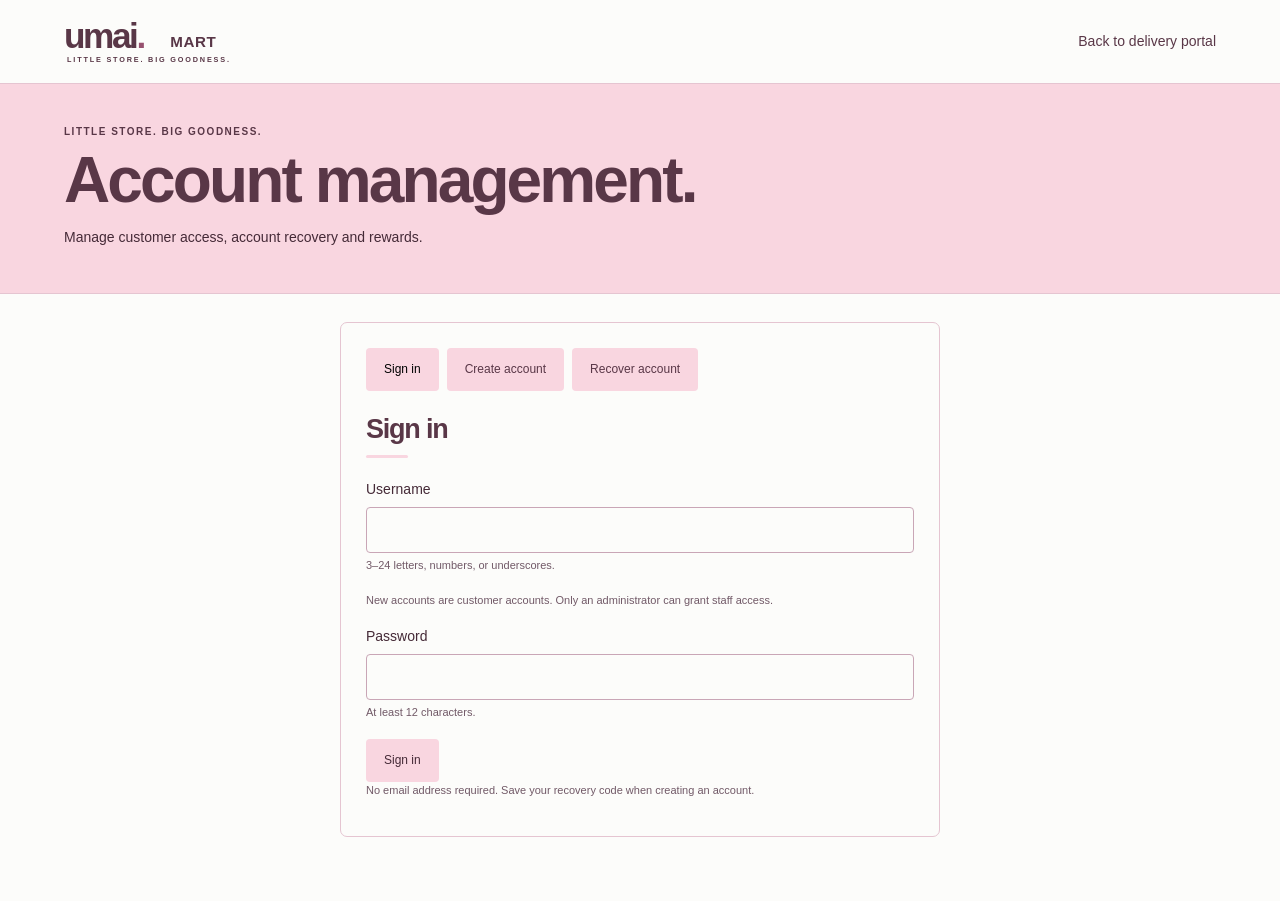
==== commit 5061bc18: "Add files via upload" ====
--- a/account-management.html
+++ b/account-management.html
@@ -11,23 +11,23 @@
   
   
 
-  <link rel="stylesheet" href="assets/css/portal.css?v=pink-accents-1">
+  <link rel="stylesheet" href="assets/css/portal.css?v=white-pink-black-text-1">
   <link rel="manifest" href="portal.webmanifest?v=app-logo-1">
   <meta name="theme-color" content="#174c3d">
   <meta name="apple-mobile-web-app-capable" content="yes">
   <link rel="apple-touch-icon" href="assets/images/apple-touch-icon.png">
-<link rel="stylesheet" href="assets/css/store.css?v=pink-accents-1"><link rel="stylesheet" href="assets/css/umai-portal.css?v=pink-accents-1">  <link rel="stylesheet" href="assets/css/delivery-map.css?v=pink-accents-1">
-  <link rel="stylesheet" href="assets/css/rewards.css?v=pink-accents-1">
-  <link rel="stylesheet" href="assets/css/tuck-truck.css?v=driving-van-1">
-<link rel="stylesheet" href="assets/css/management-layout.css?v=pink-accents-1">
-  <link rel="stylesheet" href="assets/css/pink-accents.css?v=1">
+<link rel="stylesheet" href="assets/css/store.css?v=white-pink-black-text-1"><link rel="stylesheet" href="assets/css/umai-portal.css?v=white-pink-black-text-1">  <link rel="stylesheet" href="assets/css/delivery-map.css?v=white-pink-black-text-1">
+  <link rel="stylesheet" href="assets/css/rewards.css?v=white-pink-black-text-1">
+  <link rel="stylesheet" href="assets/css/tuck-truck.css?v=white-pink-black-text-1">
+<link rel="stylesheet" href="assets/css/management-layout.css?v=white-pink-black-text-1">
+  <link rel="stylesheet" href="assets/css/pink-theme.css?v=portal-menu-fix-2">
 </head>
 
 <body data-portal-page="management" class="umai-portal" data-management-view="accounts">
   <!-- Header -->
   <header>
     <a href="account-management.html" id="logo-refresh" aria-label="Refresh current page" title="Refresh current page">
-      <img src="assets/images/umai-logo.svg?v=pink-accents-1" alt="Umai Mart">
+      <img src="assets/images/umai-logo.svg?v=white-pink-2" alt="Umai Mart">
     </a>
 
     <div class="portal-header-actions">
@@ -432,7 +432,7 @@
   <script src="assets/js/portal-compat.js?v=catalogue-1"></script>
   <script src="assets/js/vendor/supabase-2.57.4-compat.js?v=phone-1"></script>
   <script src="assets/js/portal-config.js"></script>
-  <script src="assets/js/store-config.js?v=catalogue-1"></script><script src="assets/js/product-images.js?v=catalogue-1"></script><script src="assets/js/delivery-map.js?v=gestures-1"></script><script src="assets/js/delivery.js?v=management-split-1"></script><script src="assets/js/rewards.js?v=management-split-1"></script><script src="assets/js/portal-demo.js?v=rewards-1"></script><script src="assets/js/tuck-truck.js?v=driving-van-1"></script><script src="assets/js/portal.js?v=management-split-1"></script>
+  <script src="assets/js/store-config.js?v=catalogue-1"></script><script src="assets/js/product-images.js?v=catalogue-1"></script><script src="assets/js/delivery-map.js?v=gestures-1"></script><script src="assets/js/delivery.js?v=management-split-1"></script><script src="assets/js/rewards.js?v=management-split-1"></script><script src="assets/js/portal-demo.js?v=rewards-1"></script><script src="assets/js/tuck-truck.js?v=driving-van-2"></script><script src="assets/js/portal.js?v=management-split-1"></script>
 
 
 </body></html>
--- a/assets/css/tuck-truck.css
+++ b/assets/css/tuck-truck.css
@@ -3,3 +3,13 @@
 #tuck-truck-management .tuck-truck-toggle{display:flex;align-items:center;gap:10px}
 #tuck-truck-management .tuck-truck-toggle input{width:auto;margin:0;flex:0 0 auto}
 @media(max-width:600px){.tuck-truck-banner{font-size:14px;padding:12px 18px}}
+/* Text and van travel together from left to right. */
+.tuck-truck-banner{position:relative;padding:0;color:#174c3d;overflow:hidden;display:flex;align-items:center;height:76px;text-align:left}
+.tuck-truck-lane{display:block;position:relative;flex:1;min-width:0;height:100%;overflow:hidden}
+.tuck-truck-track{position:absolute;left:0;top:0;height:100%;display:inline-flex;align-items:center;gap:16px;white-space:nowrap;animation:tuck-truck-drive-right 16s linear infinite;will-change:transform}
+.tuck-truck-van{display:block!important;width:100px!important;height:50px!important;max-width:none!important;object-fit:contain;flex:0 0 auto}
+.tuck-truck-van[hidden]{display:none!important}
+.tuck-truck-banner:hover .tuck-truck-track,.tuck-truck-banner:focus-within .tuck-truck-track{animation-play-state:paused}
+@keyframes tuck-truck-drive-right{from{transform:translateX(-100%)}to{transform:translateX(100vw)}}
+@media(max-width:600px){.tuck-truck-banner{padding:0;height:68px;font-size:14px}.tuck-truck-van{width:84px!important;height:44px!important}.tuck-truck-track{gap:10px}}
+@media(prefers-reduced-motion:reduce){.tuck-truck-banner{height:auto;min-height:68px}.tuck-truck-lane{height:auto;overflow:visible}.tuck-truck-track{position:static;animation:none;white-space:normal;padding:10px 18px;will-change:auto}.tuck-truck-text{overflow-wrap:anywhere}.tuck-truck-pause{display:none}}
--- a/assets/css/pink-theme.css
+++ b/assets/css/pink-theme.css
@@ -0,0 +1,32 @@
+/* Umai Mart: white and pink surfaces with high-contrast plum text. */
+:root{--green:#593747;--green-dark:#452A37;--orange:#97516F;--cream:#FCFCFA;--white:#FCFCFA;--ink:#452A37;--muted:#715967;--line:#E5C5D1;--soft:#F9D6E0;--blue:#593747;--navy:#593747;--purple:#593747;--yellow:#593747;--pink:#F9D6E0;--peach:#F9D6E0;--gradient:linear-gradient(#F9D6E0,#F9D6E0);--accent:linear-gradient(#F9D6E0,#F9D6E0)}
+body,body.umai-portal{background:#FCFCFA;color:#452A37}
+.top-strip,.ticker,.about-section,.site-footer,.tuck-truck-banner{background:#F9D6E0;color:#452A37}
+.about-copy p:not(.eyebrow),.footer-bottom,.about-copy .text-link{color:#593747}
+.about-symbol,.visit-mark,.footer-brand span,.small-spark,.step-number,.hero h1 span,.delivery-intro h2 span{color:#97516F}
+.site-header,body.umai-portal header,body.umai-portal header .portal-menu,.basket-dialog{background:#FCFCFA}
+.primary,.primary:hover,body.umai-portal button,body.umai-portal .button-link,body.umai-portal button:hover{background:#F9D6E0;color:#452A37}
+.primary:hover,body.umai-portal button:hover,body.umai-portal .button-link:hover{background:#EBC1CF}
+.filters button[aria-pressed=true],.basket-button span,.product-add:hover,body.umai-portal .tabs button[aria-pressed=true]{background:#F9D6E0;color:#452A37}
+body.umai-portal input,body.umai-portal select,body.umai-portal textarea{background:#FCFCFA;color:#452A37;border-color:#C9A6B6}
+body.umai-portal .portal-hero{background:#F9D6E0!important;color:#452A37}
+body.umai-portal .card{background:#FCFCFA}
+body.umai-portal .portal-hero h1,body.umai-portal h1,body.umai-portal h2,body.umai-portal h3,body.umai-portal header a,body.umai-portal .portal-hero .eyebrow{color:#593747}
+body.umai-portal header .portal-notification-bell,body.umai-portal header .portal-notification-bell:hover{background:transparent;color:#593747}
+body.umai-portal .toast{background:#593747;color:#FCFCFA}
+body.umai-portal .notification-item,body.umai-portal .message{color:#452A37}
+body.umai-portal .danger-zone{border-color:#A93555}body.umai-portal .danger-button{background:#A93555;color:#FCFCFA}body.umai-portal .danger-button:hover{background:#8C2643;color:#FCFCFA}
+a:focus-visible,button:focus-visible,input:focus-visible,textarea:focus-visible,select:focus-visible{outline:3px solid #97516F;outline-offset:3px}
+.tuck-truck-banner{border-color:#E5C5D1}
+
+/* Selected portal menu tabs: black labels on pink. */
+body.umai-portal .desk-tabs button[aria-pressed=true]{background:#F9D6E0!important;color:#000!important}
+body.umai-portal .tabs button[aria-pressed=true]{background:#F9D6E0;color:#000}
+
+/* Hamburger menu links: black text in every state. */
+body.umai-portal .portal-navigation.portal-menu a.button-link,
+body.umai-portal .portal-navigation.portal-menu a.button-link:visited,
+body.umai-portal .portal-navigation.portal-menu a.button-link:hover,
+body.umai-portal .portal-navigation.portal-menu a.button-link:focus,
+body.umai-portal .portal-navigation.portal-menu a.button-link:active,
+body.umai-portal .portal-navigation.portal-menu a.button-link[aria-current="page"]{color:#000!important}
